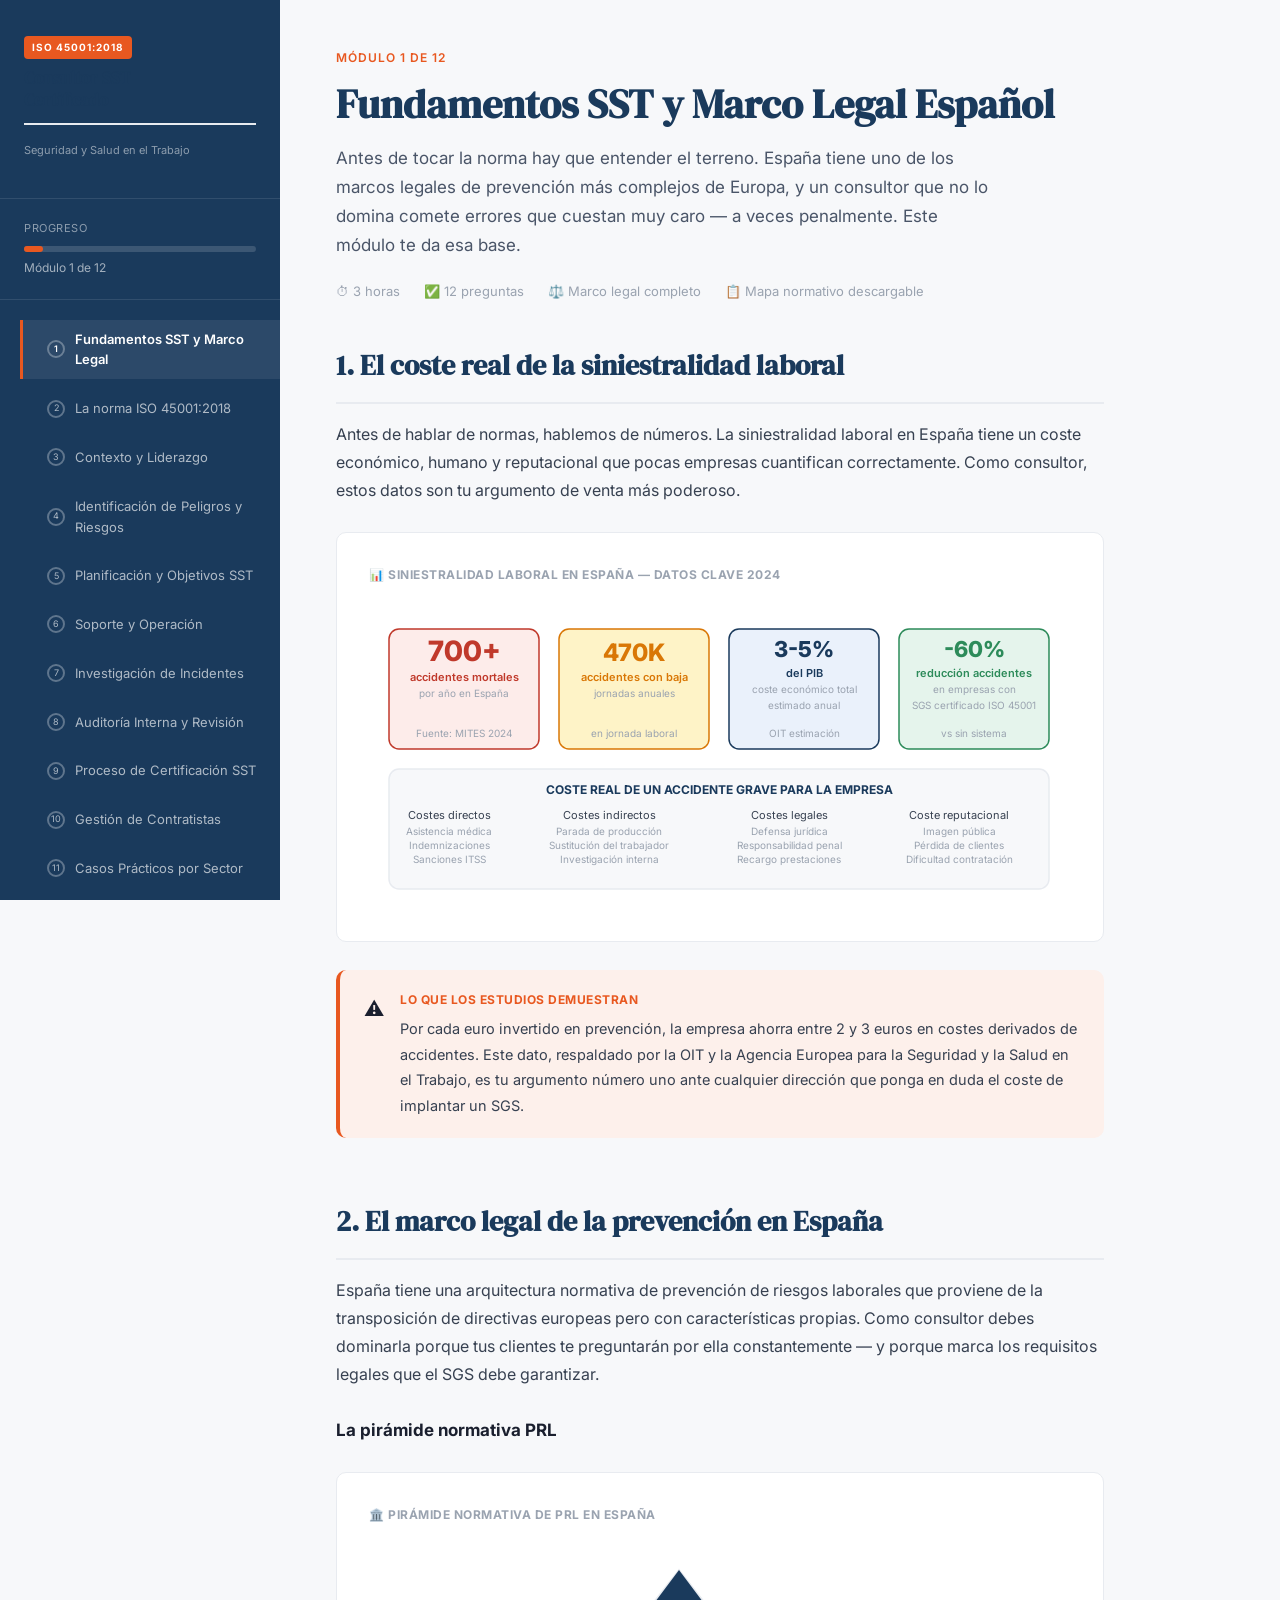
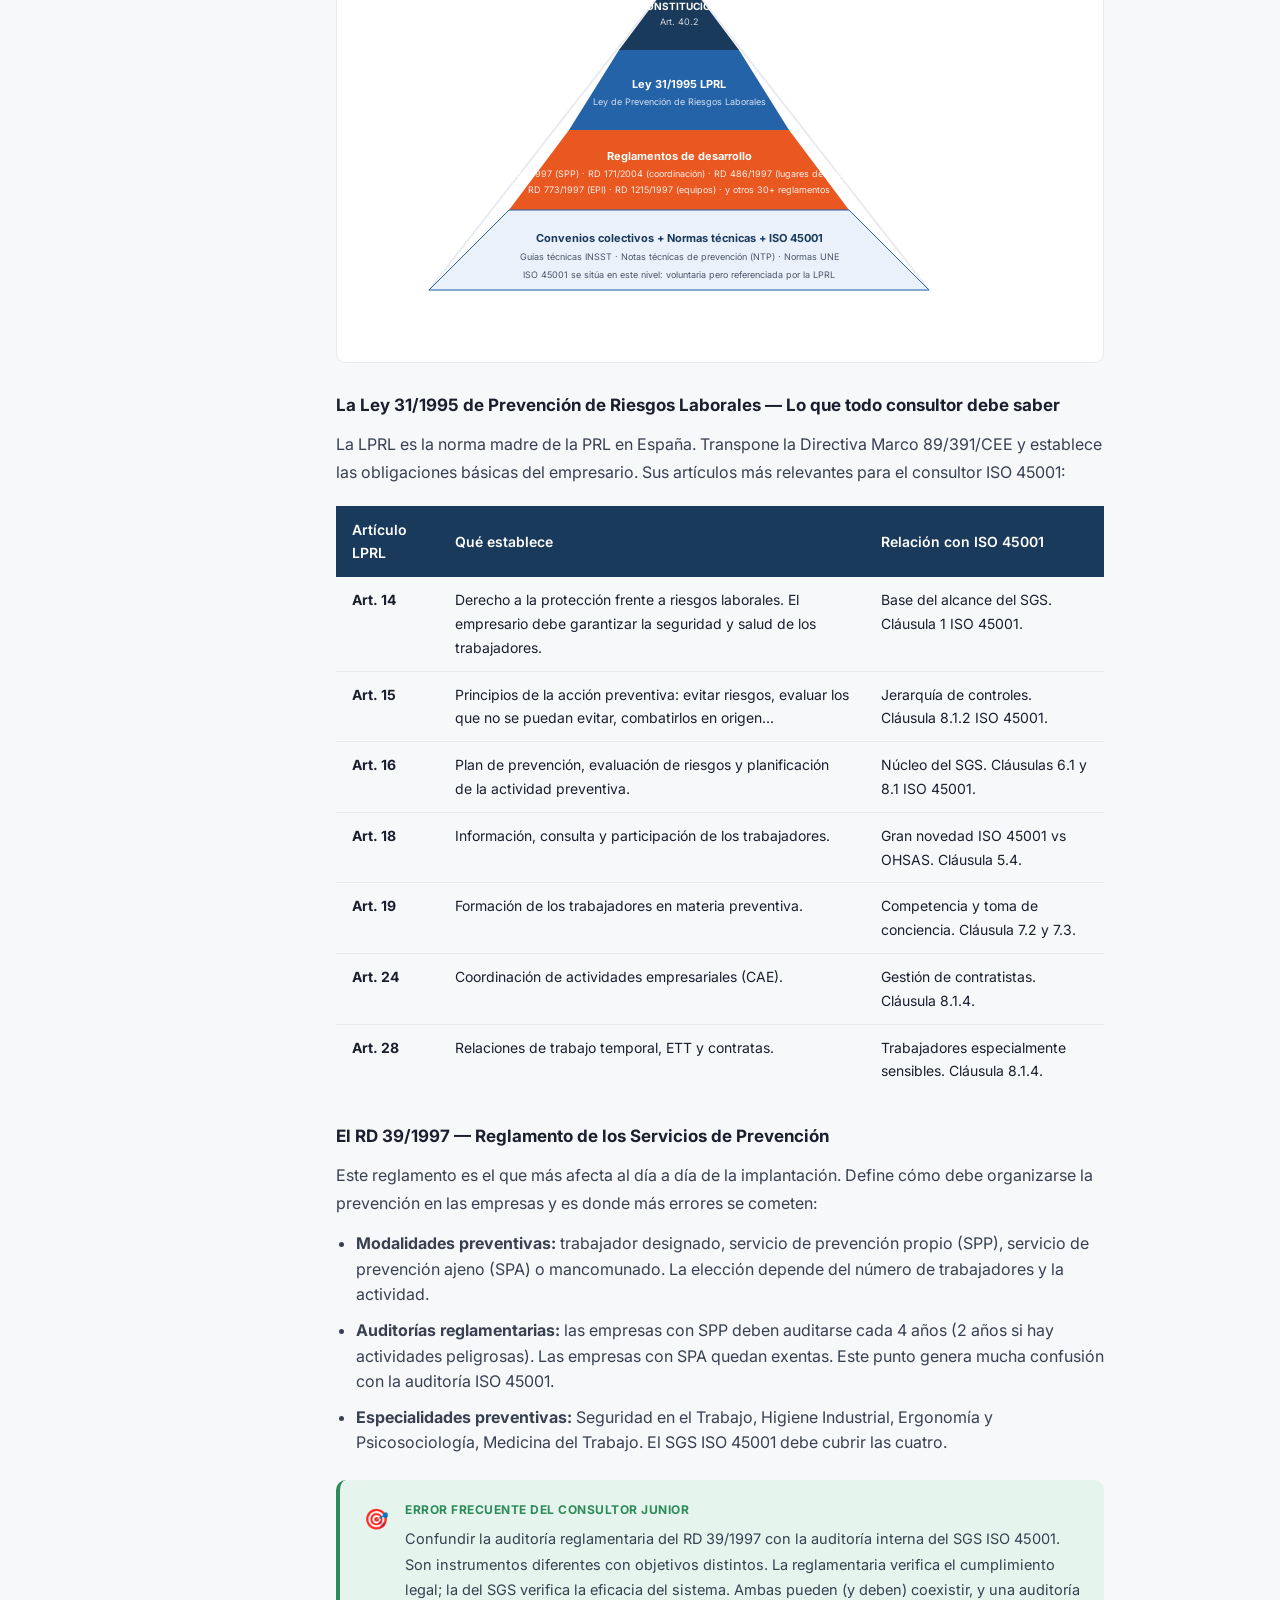
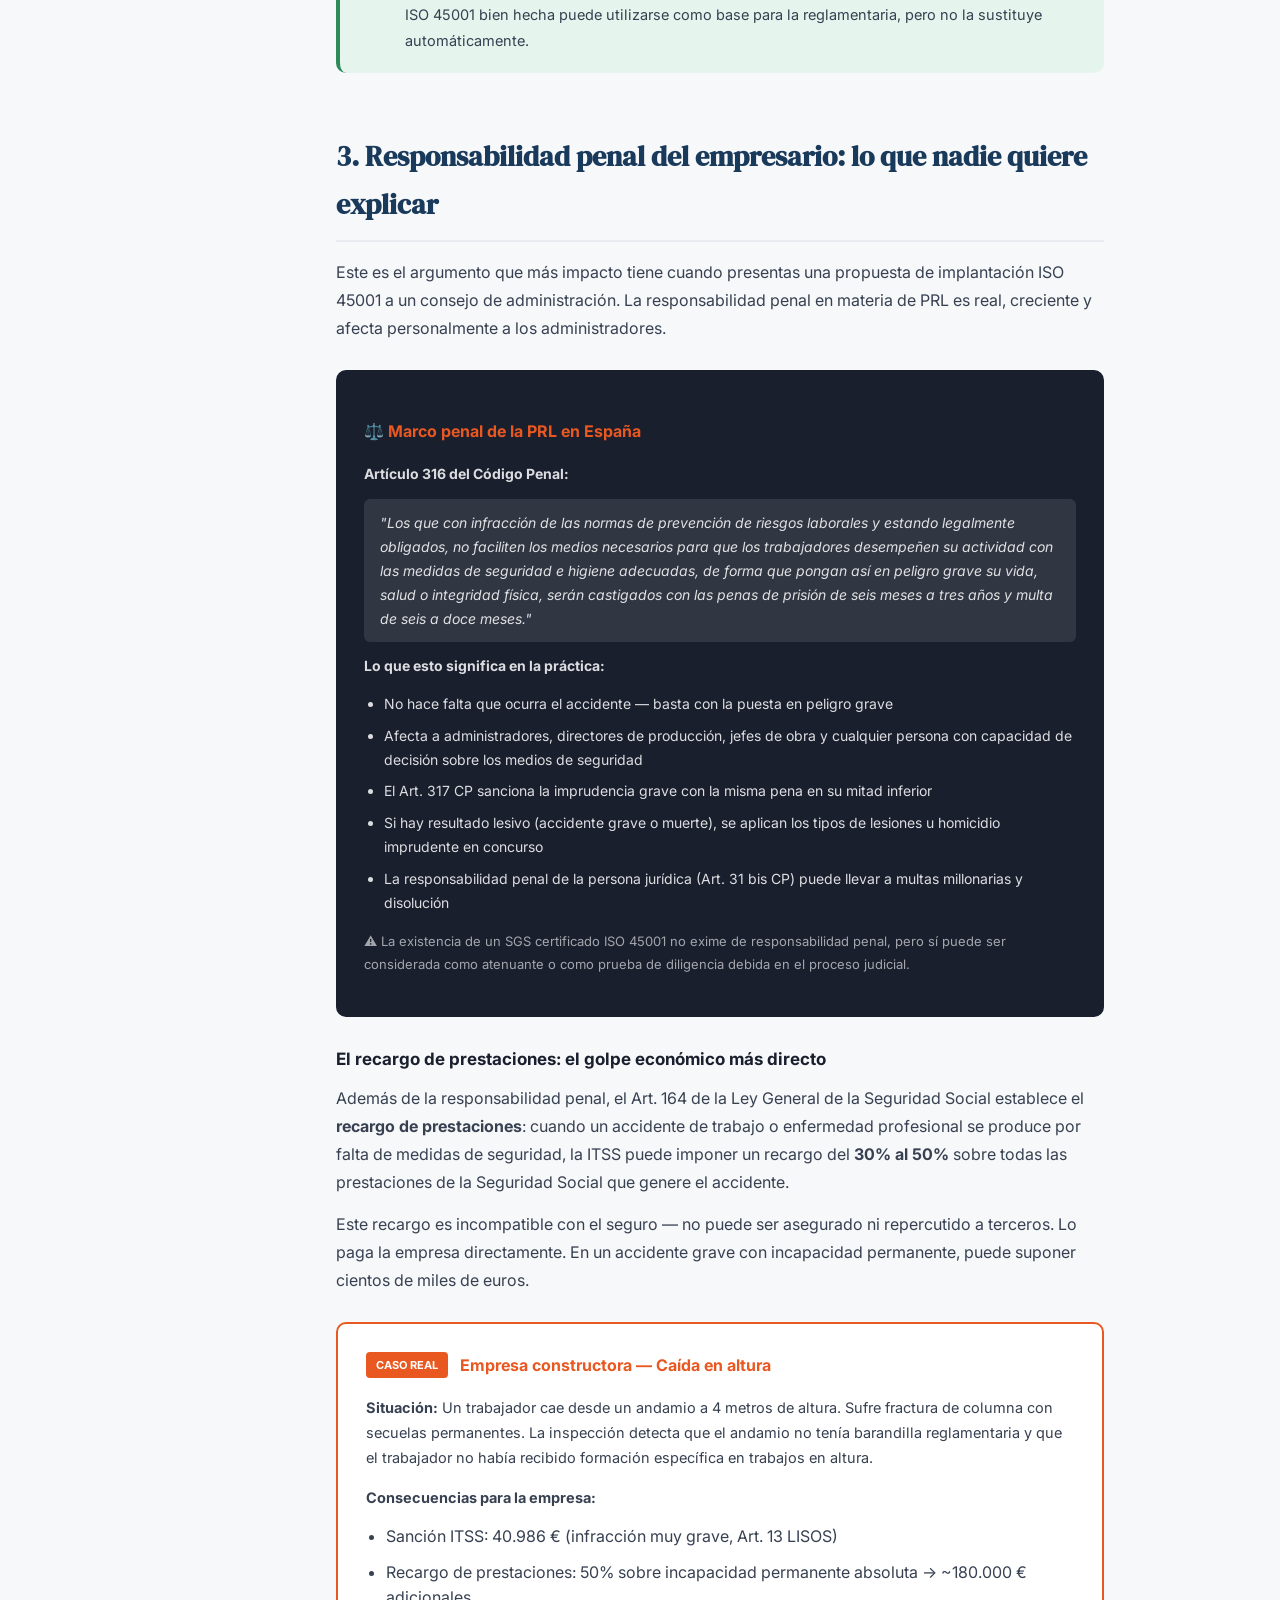
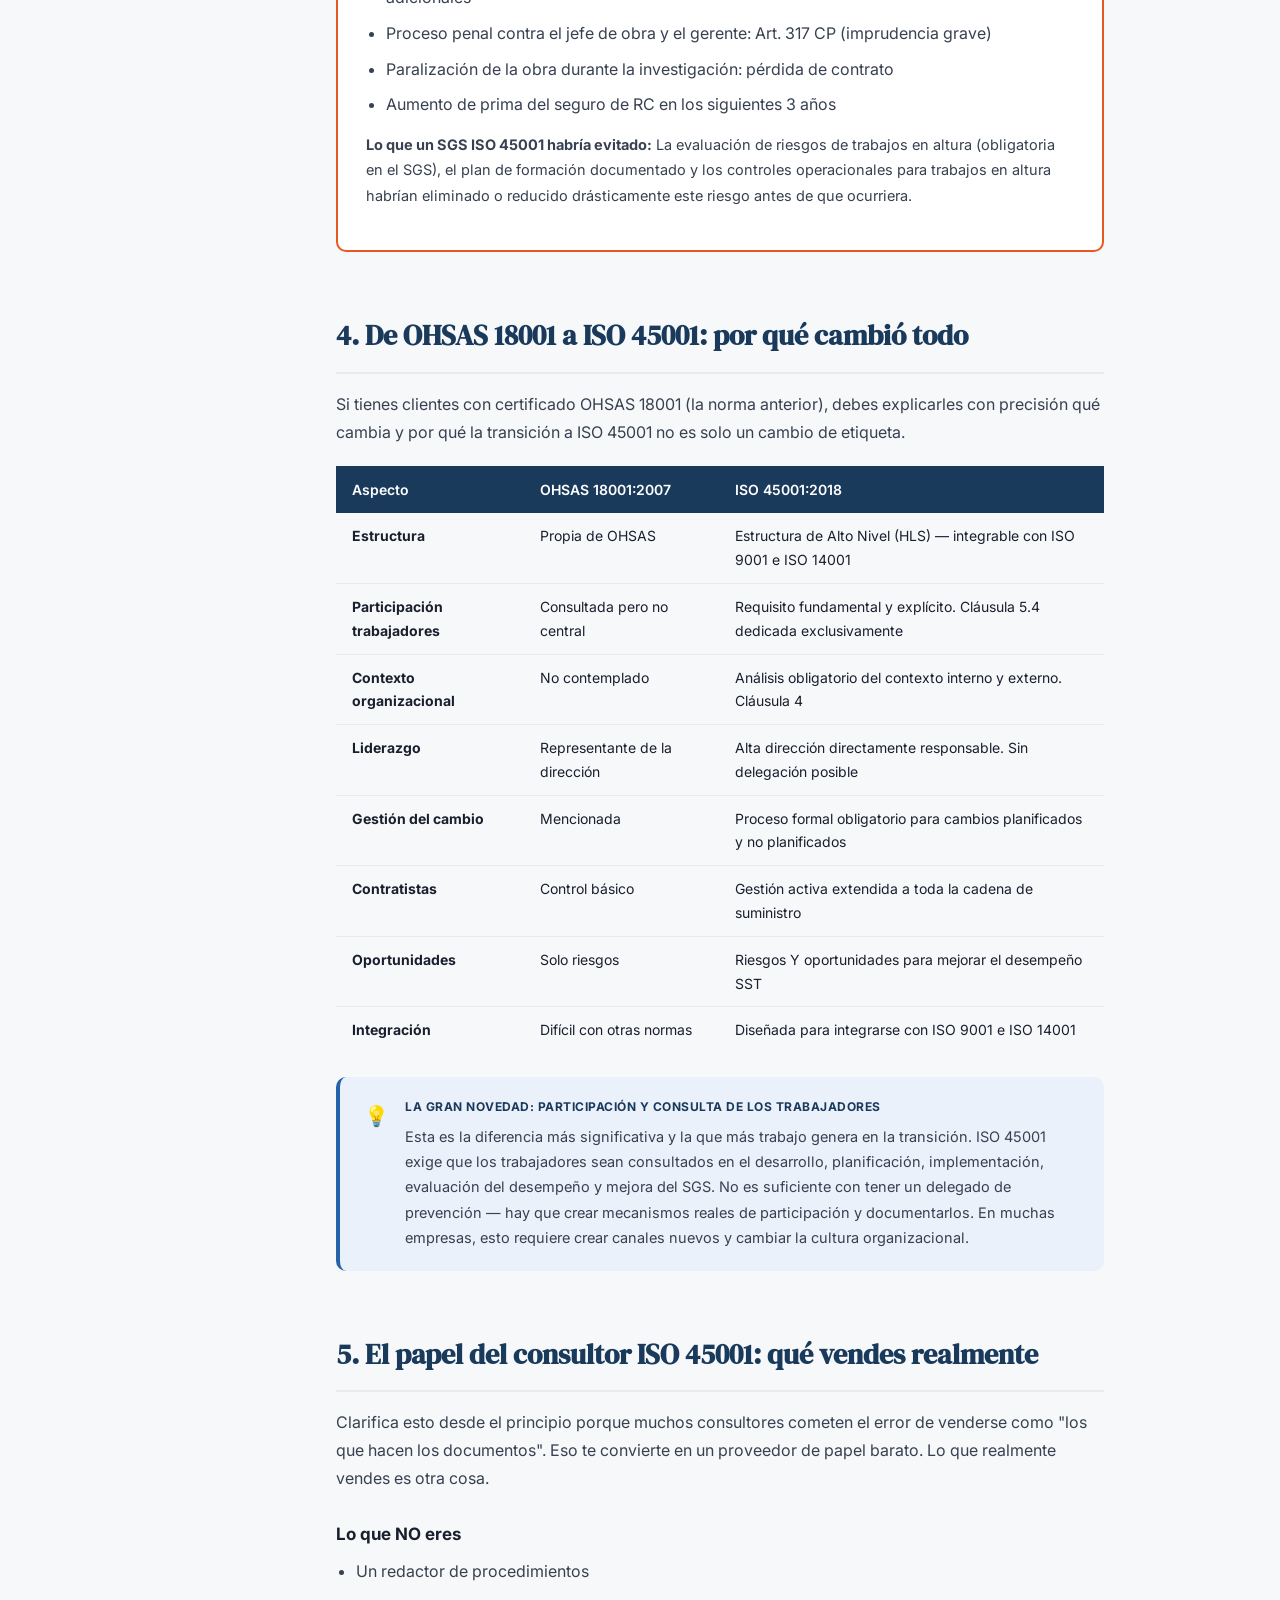
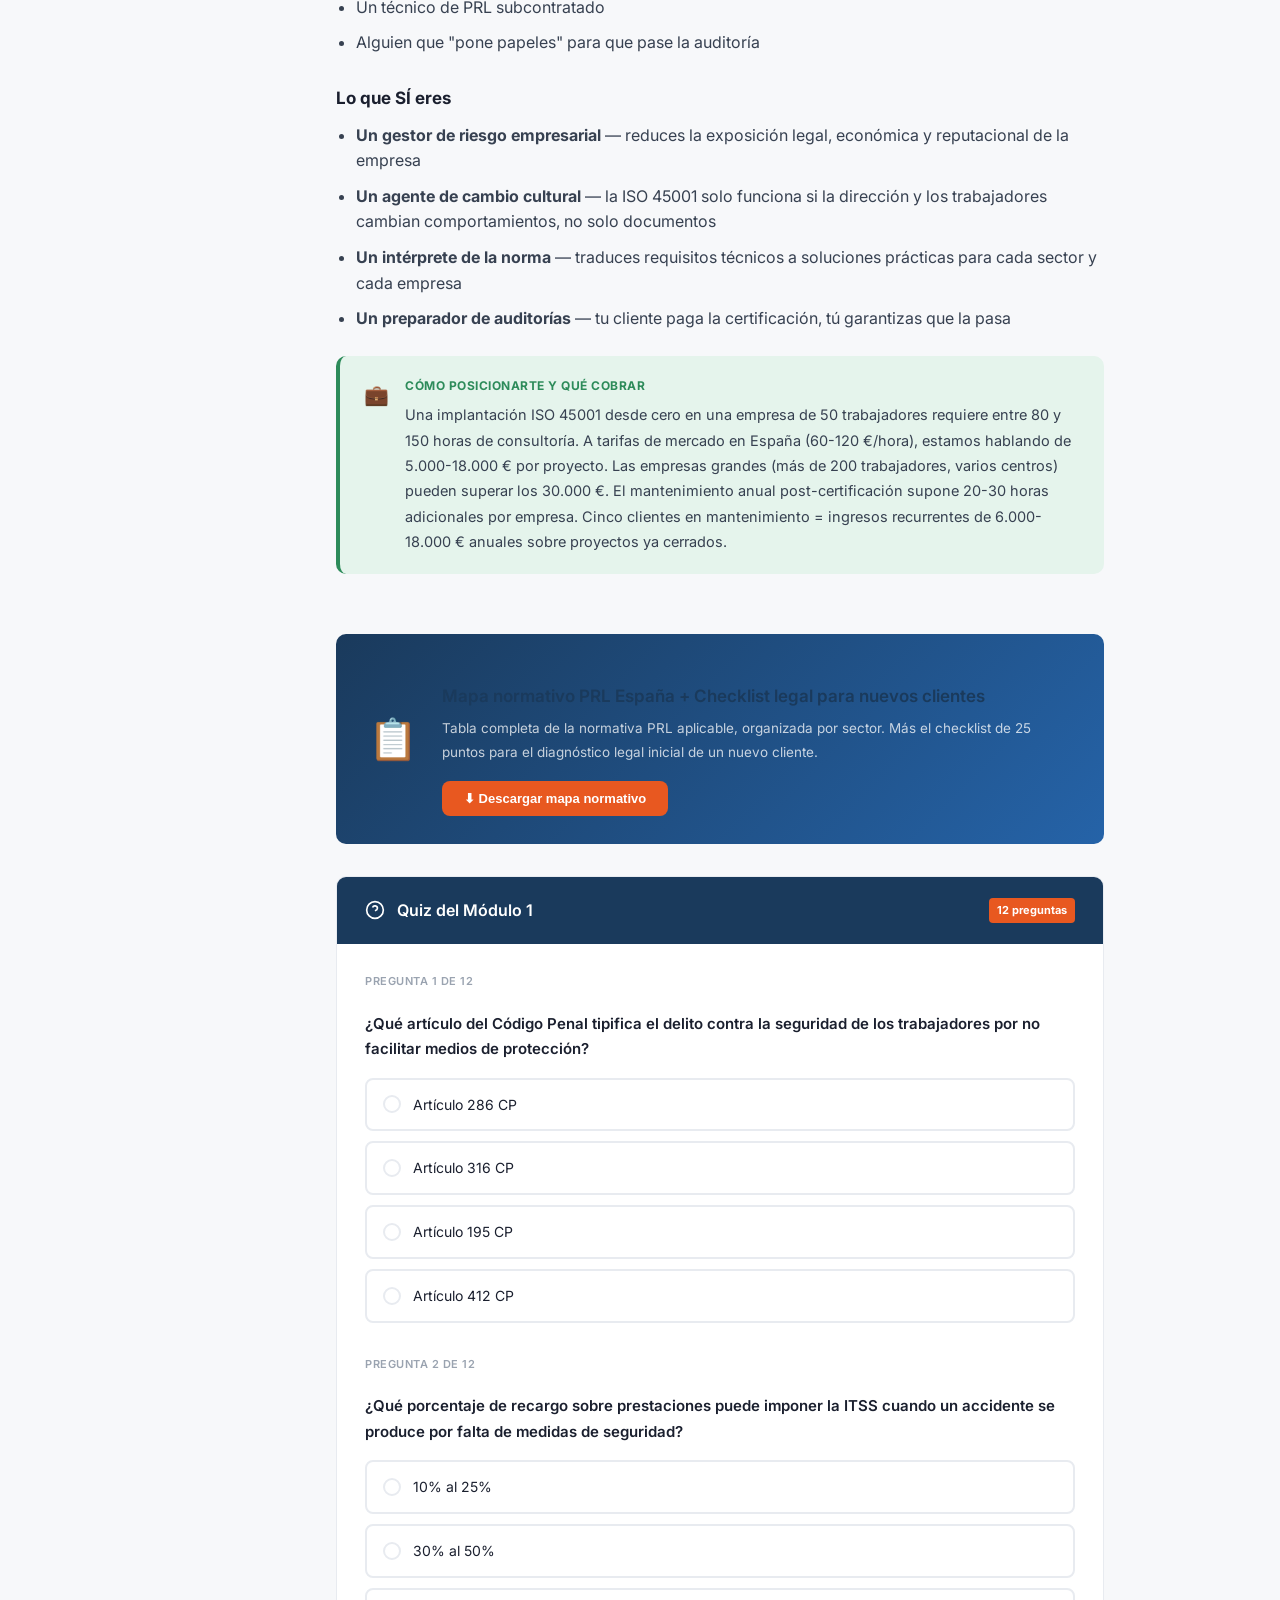
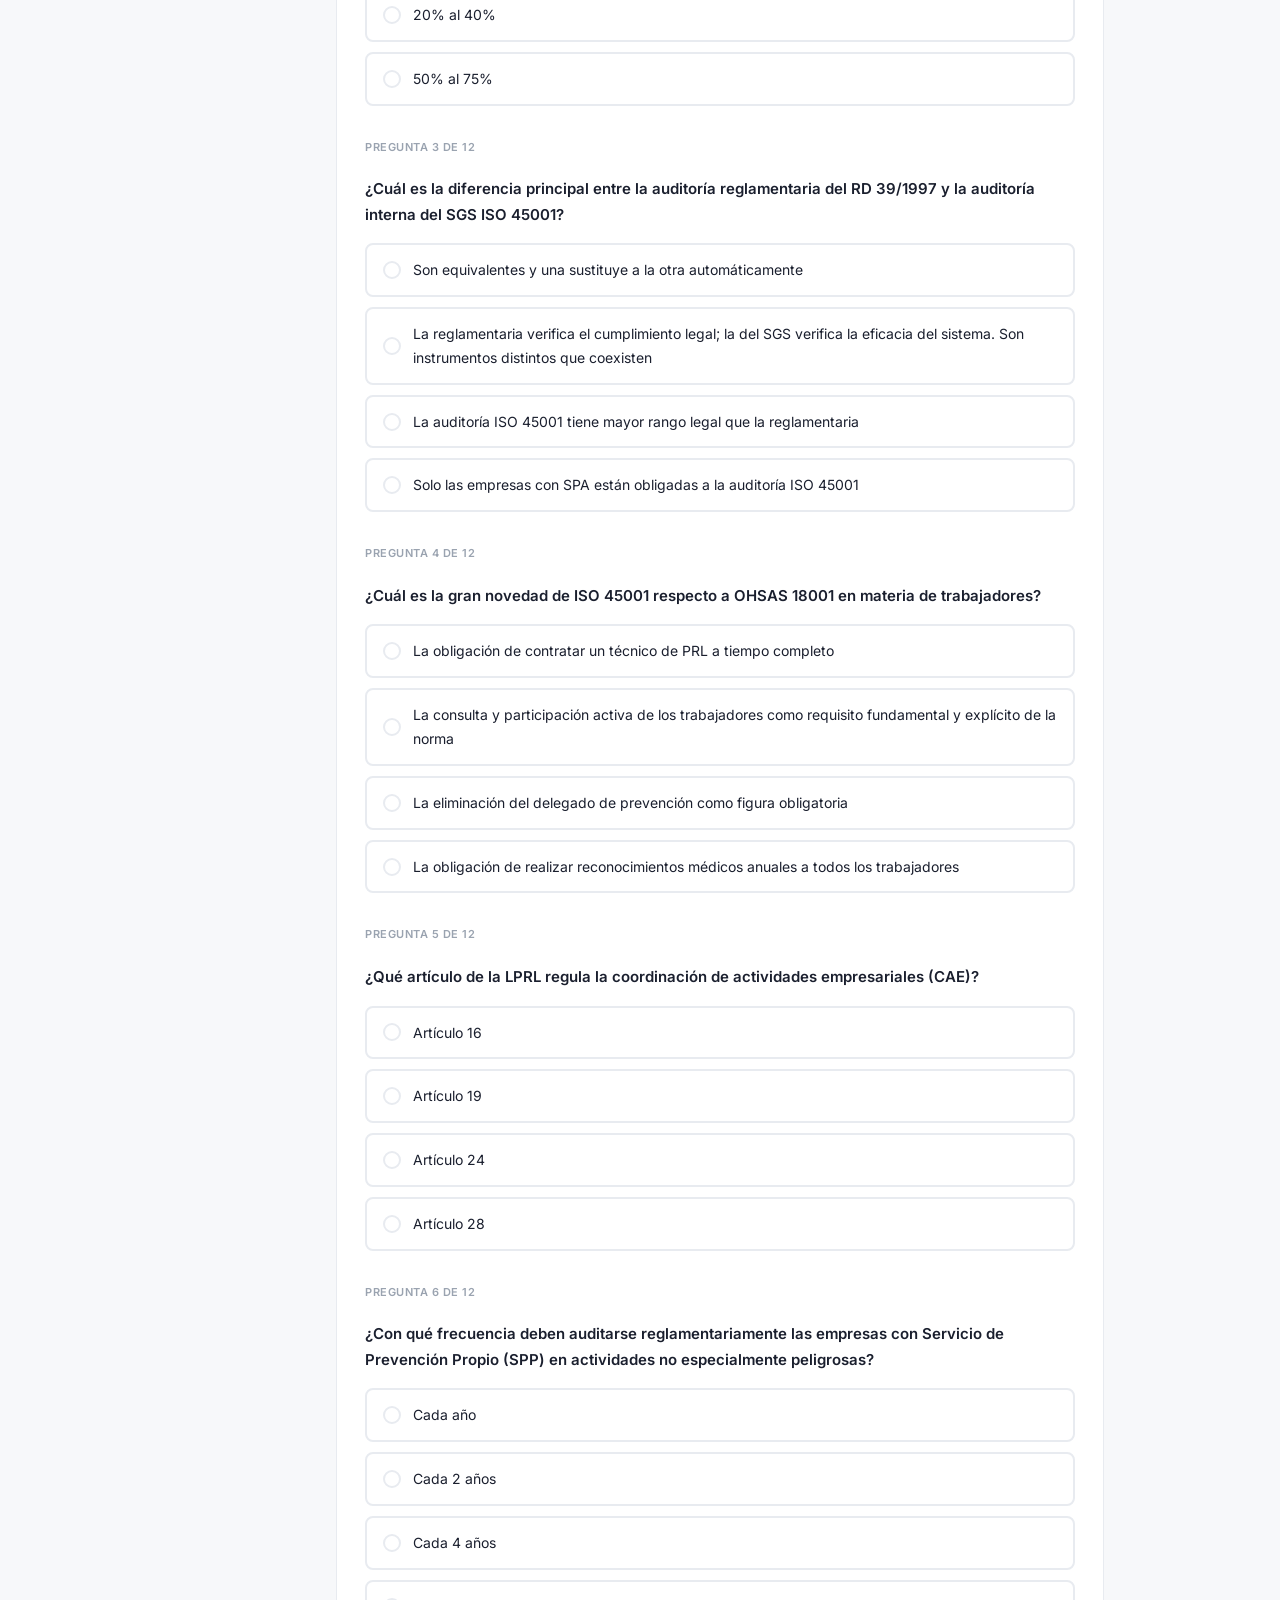
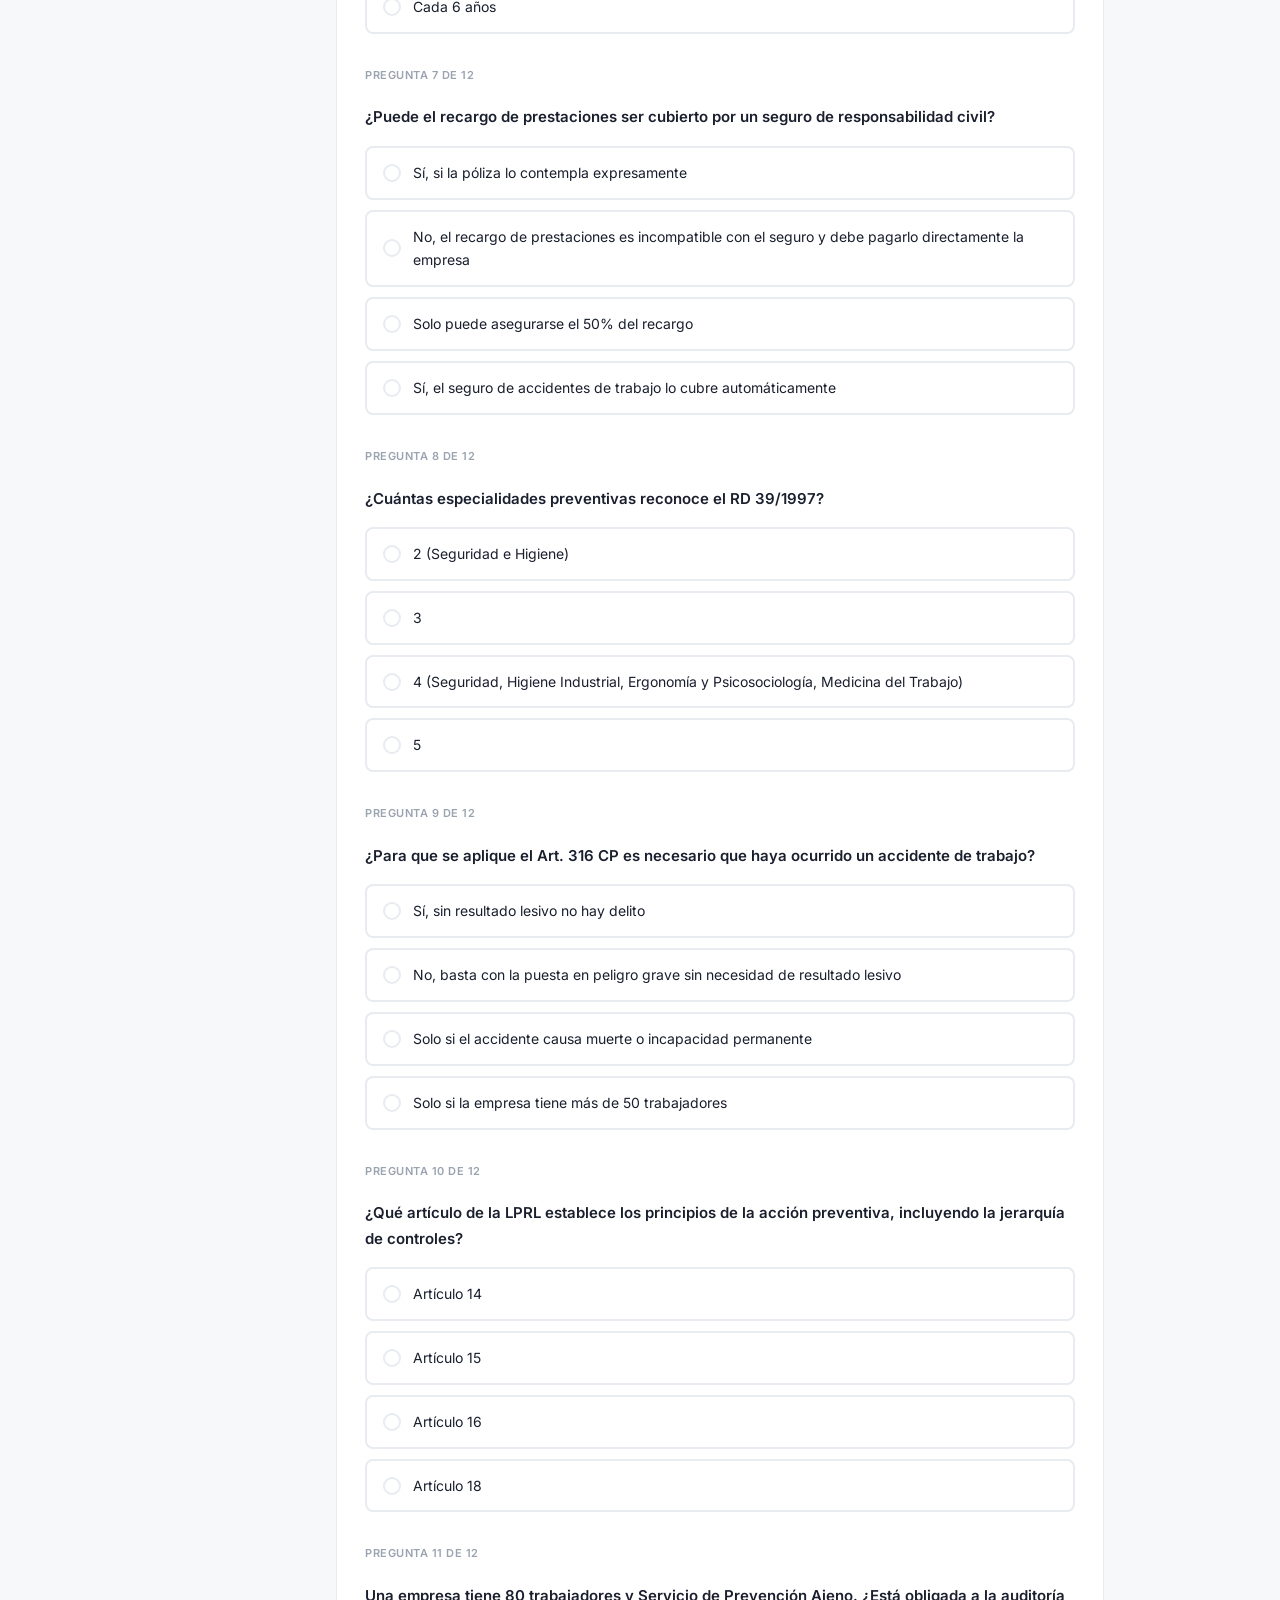
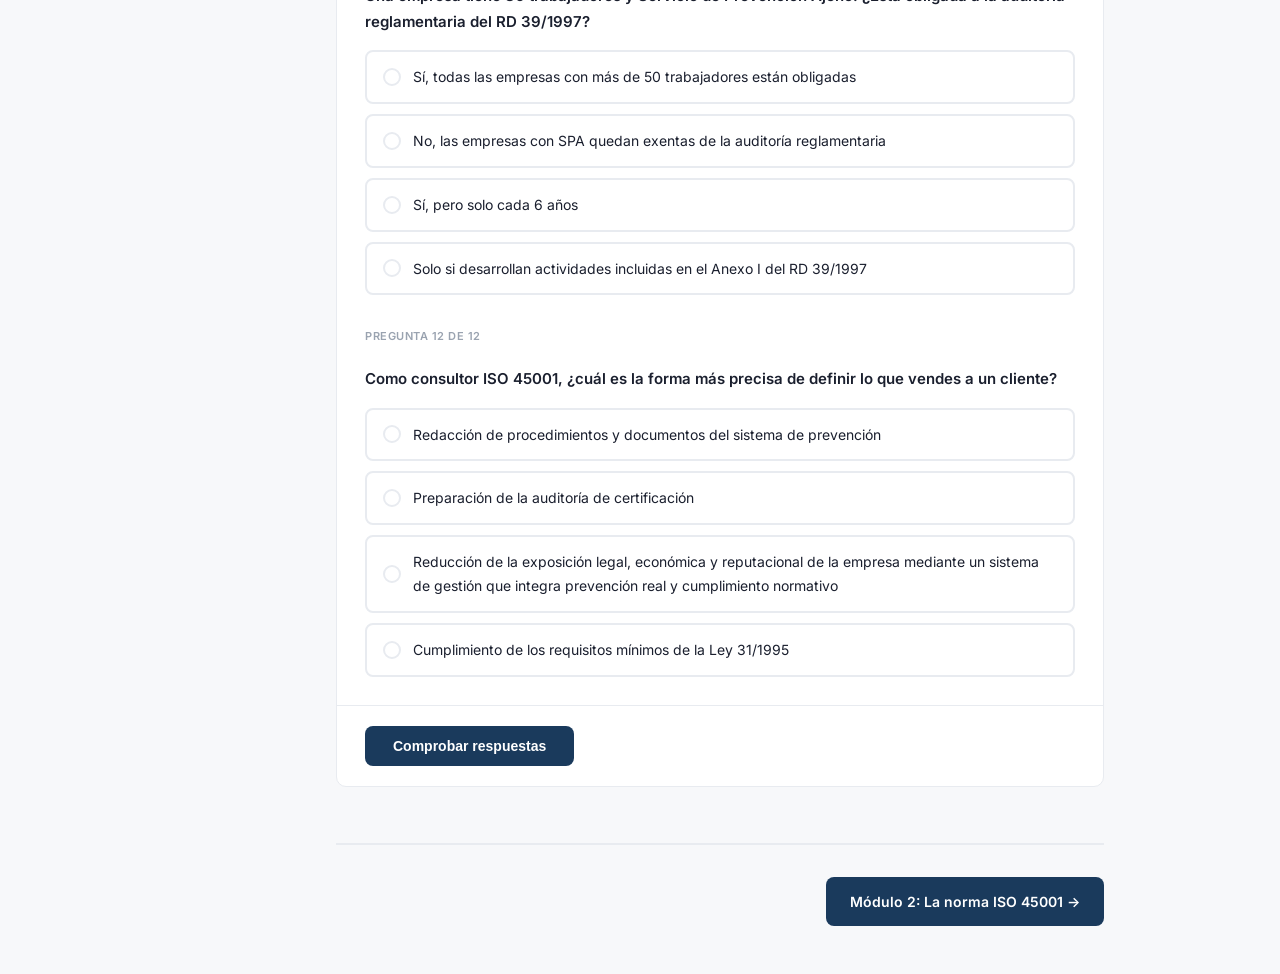
==== iso45001-modulo1.html @ 5eac26fb "Add files via upload" ====
<!DOCTYPE html>
<html lang="es">
<head>
<meta charset="UTF-8"><meta name="viewport" content="width=device-width, initial-scale=1.0">
<title>Módulo 1 — Fundamentos SST y Marco Legal | Curso ISO 45001</title>
<style>
@import url('https://fonts.googleapis.com/css2?family=Inter:wght@400;500;600;700&family=DM+Serif+Display&display=swap');
:root{--azul:#1A3A5C;--azul-mid:#2563A8;--azul-claro:#EAF1FB;--acento:#E85820;--acento-light:#FDF0EB;--verde:#2D8B5A;--verde-light:#E5F4EC;--rojo:#C0392B;--rojo-light:#FDECEA;--amarillo:#D97706;--amarillo-light:#FEF3C7;--gris-1:#F7F8FA;--gris-2:#E8EBF0;--gris-3:#9AA3B0;--texto:#1A1F2E;--radio:10px;}
*,*::before,*::after{box-sizing:border-box;margin:0;padding:0;}
body{font-family:'Inter',sans-serif;background:var(--gris-1);color:var(--texto);font-size:16px;line-height:1.7;}
.layout{display:flex;min-height:100vh;}
.sidebar{width:280px;flex-shrink:0;background:var(--azul);color:#fff;padding:32px 0;position:sticky;top:0;height:100vh;overflow-y:auto;}
.sidebar-logo{padding:0 24px 24px;border-bottom:1px solid rgba(255,255,255,0.1);margin-bottom:20px;}
.badge{background:var(--acento);color:#fff;font-size:10px;font-weight:700;letter-spacing:1px;text-transform:uppercase;padding:3px 8px;border-radius:4px;display:inline-block;margin-bottom:8px;}
.sidebar-logo h2{font-family:'DM Serif Display',serif;font-size:17px;line-height:1.3;}
.sidebar-logo p{font-size:11px;color:rgba(255,255,255,0.5);margin-top:4px;}
.sidebar-progress{padding:0 24px 20px;border-bottom:1px solid rgba(255,255,255,0.1);margin-bottom:20px;}
.progress-label{font-size:11px;color:rgba(255,255,255,0.5);text-transform:uppercase;letter-spacing:0.5px;margin-bottom:8px;}
.progress-bar-bg{background:rgba(255,255,255,0.15);border-radius:4px;height:6px;}
.progress-bar-fill{background:var(--acento);border-radius:4px;height:6px;width:8%;}
.progress-pct{font-size:12px;color:rgba(255,255,255,0.6);margin-top:6px;}
.sidebar nav ul{list-style:none;}
.sidebar nav ul li a{display:flex;align-items:center;gap:10px;padding:9px 24px;color:rgba(255,255,255,0.65);text-decoration:none;font-size:13px;transition:all 0.2s;border-left:3px solid transparent;}
.sidebar nav ul li a.active{color:#fff;border-left-color:var(--acento);background:rgba(255,255,255,0.08);font-weight:600;}
.sidebar nav ul li a.done{color:rgba(255,255,255,0.4);}
.check{width:18px;height:18px;border-radius:50%;border:2px solid rgba(255,255,255,0.3);display:flex;align-items:center;justify-content:center;flex-shrink:0;font-size:9px;}
.done .check{background:var(--verde);border-color:var(--verde);}
.main{flex:1;padding:48px 56px;max-width:880px;}
.modulo-eyebrow{font-size:12px;font-weight:600;color:var(--acento);text-transform:uppercase;letter-spacing:1px;margin-bottom:12px;}
h1{font-family:'DM Serif Display',serif;font-size:40px;line-height:1.2;color:var(--azul);margin-bottom:16px;}
.modulo-intro{font-size:17px;color:#4A5568;max-width:660px;margin-bottom:20px;line-height:1.7;}
.modulo-meta{display:flex;gap:24px;margin-bottom:40px;flex-wrap:wrap;}
.meta-item{font-size:13px;color:var(--gris-3);}
.seccion{margin-bottom:60px;}
h2{font-family:'DM Serif Display',serif;font-size:28px;color:var(--azul);margin-bottom:16px;padding-bottom:12px;border-bottom:2px solid var(--gris-2);}
h3{font-size:17px;font-weight:700;color:var(--texto);margin:28px 0 10px;}
h4{font-size:15px;font-weight:600;color:var(--azul);margin:20px 0 8px;}
p{color:#374151;margin-bottom:14px;line-height:1.75;}
ul,ol{margin:0 0 14px 20px;color:#374151;}
ul li,ol li{margin-bottom:10px;line-height:1.6;}
.callout{padding:20px 24px;border-radius:var(--radio);margin:24px 0;display:flex;gap:16px;}
.callout.info{background:var(--azul-claro);border-left:4px solid var(--azul-mid);}
.callout.alerta{background:var(--acento-light);border-left:4px solid var(--acento);}
.callout.clave{background:var(--verde-light);border-left:4px solid var(--verde);}
.callout.legal{background:var(--amarillo-light);border-left:4px solid var(--amarillo);}
.callout-icon{font-size:20px;flex-shrink:0;margin-top:2px;}
.callout-body strong{display:block;font-size:12px;text-transform:uppercase;letter-spacing:0.5px;margin-bottom:6px;color:var(--azul);}
.callout.alerta .callout-body strong{color:var(--acento);}
.callout.clave .callout-body strong{color:var(--verde);}
.callout.legal .callout-body strong{color:var(--amarillo);}
.callout-body p{margin:0;font-size:14.5px;color:#374151;}
.infografia-wrap{background:#fff;border:1px solid var(--gris-2);border-radius:var(--radio);padding:32px;margin:28px 0;overflow-x:auto;}
.infografia-titulo{font-size:12px;font-weight:700;text-transform:uppercase;letter-spacing:0.5px;color:var(--gris-3);margin-bottom:24px;}
.tabla-wrap{overflow-x:auto;margin:20px 0;}
table{width:100%;border-collapse:collapse;font-size:14px;}
th{background:var(--azul);color:#fff;padding:12px 16px;text-align:left;font-weight:600;}
td{padding:11px 16px;border-bottom:1px solid var(--gris-2);vertical-align:top;}
tr:nth-child(even) td{background:var(--gris-1);}
tr:last-child td{border-bottom:none;}
.caso-practico{background:#fff;border:2px solid var(--acento);border-radius:var(--radio);padding:28px;margin:28px 0;}
.caso-practico .caso-header{display:flex;align-items:center;gap:12px;margin-bottom:16px;}
.caso-practico .caso-badge{background:var(--acento);color:#fff;font-size:11px;font-weight:700;padding:4px 10px;border-radius:4px;text-transform:uppercase;}
.caso-practico h4{font-size:16px;font-weight:700;color:var(--acento);margin:0;}
.caso-practico p{font-size:14.5px;}
.penal-box{background:#1A1F2E;color:#fff;border-radius:var(--radio);padding:28px;margin:28px 0;}
.penal-box h4{font-size:16px;font-weight:700;color:var(--acento);margin-bottom:16px;}
.penal-box p,.penal-box li{font-size:14px;color:rgba(255,255,255,0.85);line-height:1.7;}
.penal-box ul{margin-left:20px;}
.penal-box ul li{margin-bottom:8px;}
.descargable{background:linear-gradient(135deg,var(--azul),var(--azul-mid));border-radius:var(--radio);padding:28px 32px;color:#fff;display:flex;align-items:center;gap:24px;margin:32px 0;}
.descargable-icon{font-size:40px;flex-shrink:0;}
.descargable-body h4{font-size:17px;font-weight:600;margin-bottom:6px;}
.descargable-body p{font-size:13.5px;color:rgba(255,255,255,0.75);margin:0 0 16px;}
.btn-dl{background:var(--acento);color:#fff;border:none;padding:10px 22px;border-radius:8px;font-size:13px;font-weight:700;cursor:pointer;}
.quiz-container{background:#fff;border:1px solid var(--gris-2);border-radius:var(--radio);overflow:hidden;margin:32px 0;}
.quiz-header{background:var(--azul);color:#fff;padding:20px 28px;display:flex;align-items:center;gap:12px;}
.quiz-header h3{font-size:16px;font-weight:600;border:none;margin:0;padding:0;color:#fff;}
.quiz-badge{background:var(--acento);color:#fff;font-size:11px;font-weight:700;padding:3px 8px;border-radius:4px;margin-left:auto;}
.quiz-body{padding:28px;}
.pregunta{margin-bottom:32px;}
.pregunta:last-child{margin-bottom:0;}
.pregunta-num{font-size:11px;font-weight:600;color:var(--gris-3);text-transform:uppercase;letter-spacing:0.5px;margin-bottom:8px;}
.pregunta h4{font-size:15px;font-weight:600;margin-bottom:16px;color:var(--texto);}
.opciones{display:flex;flex-direction:column;gap:10px;}
.opcion{display:flex;align-items:center;gap:12px;padding:13px 16px;border:2px solid var(--gris-2);border-radius:8px;cursor:pointer;transition:all 0.15s;font-size:14px;color:var(--texto);}
.opcion:hover{border-color:var(--azul-mid);background:var(--azul-claro);}
.opcion-dot{width:18px;height:18px;border-radius:50%;border:2px solid var(--gris-2);flex-shrink:0;}
.opcion.selected{border-color:var(--azul-mid);background:var(--azul-claro);}
.opcion.selected .opcion-dot{background:var(--azul-mid);border-color:var(--azul-mid);}
.opcion.correcta{border-color:var(--verde);background:var(--verde-light);}
.opcion.correcta .opcion-dot{background:var(--verde);border-color:var(--verde);}
.opcion.incorrecta{border-color:var(--rojo);background:var(--rojo-light);}
.opcion.incorrecta .opcion-dot{background:var(--rojo);border-color:var(--rojo);}
.feedback-pregunta{margin-top:12px;padding:12px 16px;border-radius:8px;font-size:13.5px;display:none;}
.feedback-pregunta.ok{background:var(--verde-light);color:#1A5C38;display:block;}
.feedback-pregunta.ko{background:var(--rojo-light);color:#8B1A10;display:block;}
.quiz-footer{padding:20px 28px;border-top:1px solid var(--gris-2);display:flex;align-items:center;gap:16px;flex-wrap:wrap;}
.btn-quiz{background:var(--azul);color:#fff;border:none;padding:12px 28px;border-radius:8px;font-size:14px;font-weight:600;cursor:pointer;}
.btn-quiz:hover{background:var(--azul-mid);}
.btn-quiz:disabled{background:var(--gris-3);cursor:not-allowed;}
.quiz-resultado{font-size:14px;color:var(--gris-3);display:none;}
.quiz-resultado.visible{display:block;}
.modulo-nav{display:flex;justify-content:space-between;align-items:center;margin-top:56px;padding-top:32px;border-top:2px solid var(--gris-2);}
.btn-nav{display:flex;align-items:center;gap:10px;padding:13px 24px;border-radius:8px;font-size:14px;font-weight:600;text-decoration:none;transition:all 0.2s;}
.btn-nav.siguiente{background:var(--azul);color:#fff;}
.btn-nav.anterior{background:#fff;color:var(--azul);border:2px solid var(--gris-2);}
@media(max-width:768px){.sidebar{display:none;}.main{padding:24px 20px;}h1{font-size:28px;}}
</style>
</head>
<body>
<div class="layout">
<aside class="sidebar">
  <div class="sidebar-logo">
    <div class="badge">ISO 45001:2018</div>
    <h2>Consultor SST<br>Certificado</h2>
    <p>Seguridad y Salud en el Trabajo</p>
  </div>
  <div class="sidebar-progress">
    <div class="progress-label">Progreso</div>
    <div class="progress-bar-bg"><div class="progress-bar-fill"></div></div>
    <div class="progress-pct">Módulo 1 de 12</div>
  </div>
  <nav><ul>
    <li><a href="#" class="active"><span class="check">1</span> Fundamentos SST y Marco Legal</a></li>
    <li><a href="#"><span class="check">2</span> La norma ISO 45001:2018</a></li>
    <li><a href="#"><span class="check">3</span> Contexto y Liderazgo</a></li>
    <li><a href="#"><span class="check">4</span> Identificación de Peligros y Riesgos</a></li>
    <li><a href="#"><span class="check">5</span> Planificación y Objetivos SST</a></li>
    <li><a href="#"><span class="check">6</span> Soporte y Operación</a></li>
    <li><a href="#"><span class="check">7</span> Investigación de Incidentes</a></li>
    <li><a href="#"><span class="check">8</span> Auditoría Interna y Revisión</a></li>
    <li><a href="#"><span class="check">9</span> Proceso de Certificación SST</a></li>
    <li><a href="#"><span class="check">10</span> Gestión de Contratistas</a></li>
    <li><a href="#"><span class="check">11</span> Casos Prácticos por Sector</a></li>
    <li><a href="#"><span class="check">12</span> Proyecto Final</a></li>
  </ul></nav>
</aside>
<main class="main">
  <div class="modulo-eyebrow">Módulo 1 de 12</div>
  <h1>Fundamentos SST y Marco Legal Español</h1>
  <p class="modulo-intro">Antes de tocar la norma hay que entender el terreno. España tiene uno de los marcos legales de prevención más complejos de Europa, y un consultor que no lo domina comete errores que cuestan muy caro — a veces penalmente. Este módulo te da esa base.</p>
  <div class="modulo-meta">
    <span class="meta-item">⏱ 3 horas</span>
    <span class="meta-item">✅ 12 preguntas</span>
    <span class="meta-item">⚖️ Marco legal completo</span>
    <span class="meta-item">📋 Mapa normativo descargable</span>
  </div>

  <section class="seccion">
    <h2>1. El coste real de la siniestralidad laboral</h2>
    <p>Antes de hablar de normas, hablemos de números. La siniestralidad laboral en España tiene un coste económico, humano y reputacional que pocas empresas cuantifican correctamente. Como consultor, estos datos son tu argumento de venta más poderoso.</p>

    <div class="infografia-wrap">
      <div class="infografia-titulo">📊 Siniestralidad laboral en España — Datos clave 2024</div>
      <svg viewBox="0 0 700 300" xmlns="http://www.w3.org/2000/svg" style="width:100%;max-width:700px;display:block;">
        <rect x="20" y="20" width="150" height="120" rx="10" fill="#FDECEA" stroke="#C0392B" stroke-width="1.5"/>
        <text x="95" y="52" text-anchor="middle" font-family="Inter,sans-serif" font-size="28" font-weight="800" fill="#C0392B">700+</text>
        <text x="95" y="72" text-anchor="middle" font-family="Inter,sans-serif" font-size="11" fill="#C0392B" font-weight="600">accidentes mortales</text>
        <text x="95" y="88" text-anchor="middle" font-family="Inter,sans-serif" font-size="10" fill="#9AA3B0">por año en España</text>
        <text x="95" y="128" text-anchor="middle" font-family="Inter,sans-serif" font-size="10" fill="#9AA3B0">Fuente: MITES 2024</text>

        <rect x="190" y="20" width="150" height="120" rx="10" fill="#FEF3C7" stroke="#D97706" stroke-width="1.5"/>
        <text x="265" y="52" text-anchor="middle" font-family="Inter,sans-serif" font-size="24" font-weight="800" fill="#D97706">470K</text>
        <text x="265" y="72" text-anchor="middle" font-family="Inter,sans-serif" font-size="11" fill="#D97706" font-weight="600">accidentes con baja</text>
        <text x="265" y="88" text-anchor="middle" font-family="Inter,sans-serif" font-size="10" fill="#9AA3B0">jornadas anuales</text>
        <text x="265" y="128" text-anchor="middle" font-family="Inter,sans-serif" font-size="10" fill="#9AA3B0">en jornada laboral</text>

        <rect x="360" y="20" width="150" height="120" rx="10" fill="#EAF1FB" stroke="#1A3A5C" stroke-width="1.5"/>
        <text x="435" y="48" text-anchor="middle" font-family="Inter,sans-serif" font-size="22" font-weight="800" fill="#1A3A5C">3-5%</text>
        <text x="435" y="68" text-anchor="middle" font-family="Inter,sans-serif" font-size="11" fill="#1A3A5C" font-weight="600">del PIB</text>
        <text x="435" y="84" text-anchor="middle" font-family="Inter,sans-serif" font-size="10" fill="#9AA3B0">coste económico total</text>
        <text x="435" y="100" text-anchor="middle" font-family="Inter,sans-serif" font-size="10" fill="#9AA3B0">estimado anual</text>
        <text x="435" y="128" text-anchor="middle" font-family="Inter,sans-serif" font-size="10" fill="#9AA3B0">OIT estimación</text>

        <rect x="530" y="20" width="150" height="120" rx="10" fill="#E5F4EC" stroke="#2D8B5A" stroke-width="1.5"/>
        <text x="605" y="48" text-anchor="middle" font-family="Inter,sans-serif" font-size="22" font-weight="800" fill="#2D8B5A">-60%</text>
        <text x="605" y="68" text-anchor="middle" font-family="Inter,sans-serif" font-size="11" fill="#2D8B5A" font-weight="600">reducción accidentes</text>
        <text x="605" y="84" text-anchor="middle" font-family="Inter,sans-serif" font-size="10" fill="#9AA3B0">en empresas con</text>
        <text x="605" y="100" text-anchor="middle" font-family="Inter,sans-serif" font-size="10" fill="#9AA3B0">SGS certificado ISO 45001</text>
        <text x="605" y="128" text-anchor="middle" font-family="Inter,sans-serif" font-size="10" fill="#9AA3B0">vs sin sistema</text>

        <rect x="20" y="160" width="660" height="120" rx="10" fill="#F7F8FA" stroke="#E8EBF0" stroke-width="1.5"/>
        <text x="350" y="185" text-anchor="middle" font-family="Inter,sans-serif" font-size="12" font-weight="700" fill="#1A3A5C">COSTE REAL DE UN ACCIDENTE GRAVE PARA LA EMPRESA</text>
        <text x="80" y="210" text-anchor="middle" font-family="Inter,sans-serif" font-size="11" fill="#374151">Costes directos</text>
        <text x="80" y="226" text-anchor="middle" font-family="Inter,sans-serif" font-size="10" fill="#9AA3B0">Asistencia médica</text>
        <text x="80" y="240" text-anchor="middle" font-family="Inter,sans-serif" font-size="10" fill="#9AA3B0">Indemnizaciones</text>
        <text x="80" y="254" text-anchor="middle" font-family="Inter,sans-serif" font-size="10" fill="#9AA3B0">Sanciones ITSS</text>
        <text x="240" y="210" text-anchor="middle" font-family="Inter,sans-serif" font-size="11" fill="#374151">Costes indirectos</text>
        <text x="240" y="226" text-anchor="middle" font-family="Inter,sans-serif" font-size="10" fill="#9AA3B0">Parada de producción</text>
        <text x="240" y="240" text-anchor="middle" font-family="Inter,sans-serif" font-size="10" fill="#9AA3B0">Sustitución del trabajador</text>
        <text x="240" y="254" text-anchor="middle" font-family="Inter,sans-serif" font-size="10" fill="#9AA3B0">Investigación interna</text>
        <text x="420" y="210" text-anchor="middle" font-family="Inter,sans-serif" font-size="11" fill="#374151">Costes legales</text>
        <text x="420" y="226" text-anchor="middle" font-family="Inter,sans-serif" font-size="10" fill="#9AA3B0">Defensa jurídica</text>
        <text x="420" y="240" text-anchor="middle" font-family="Inter,sans-serif" font-size="10" fill="#9AA3B0">Responsabilidad penal</text>
        <text x="420" y="254" text-anchor="middle" font-family="Inter,sans-serif" font-size="10" fill="#9AA3B0">Recargo prestaciones</text>
        <text x="590" y="210" text-anchor="middle" font-family="Inter,sans-serif" font-size="11" fill="#374151">Coste reputacional</text>
        <text x="590" y="226" text-anchor="middle" font-family="Inter,sans-serif" font-size="10" fill="#9AA3B0">Imagen pública</text>
        <text x="590" y="240" text-anchor="middle" font-family="Inter,sans-serif" font-size="10" fill="#9AA3B0">Pérdida de clientes</text>
        <text x="590" y="254" text-anchor="middle" font-family="Inter,sans-serif" font-size="10" fill="#9AA3B0">Dificultad contratación</text>
      </svg>
    </div>

    <div class="callout alerta">
      <div class="callout-icon">⚠️</div>
      <div class="callout-body"><strong>Lo que los estudios demuestran</strong>
      <p>Por cada euro invertido en prevención, la empresa ahorra entre 2 y 3 euros en costes derivados de accidentes. Este dato, respaldado por la OIT y la Agencia Europea para la Seguridad y la Salud en el Trabajo, es tu argumento número uno ante cualquier dirección que ponga en duda el coste de implantar un SGS.</p></div>
    </div>
  </section>

  <section class="seccion">
    <h2>2. El marco legal de la prevención en España</h2>
    <p>España tiene una arquitectura normativa de prevención de riesgos laborales que proviene de la transposición de directivas europeas pero con características propias. Como consultor debes dominarla porque tus clientes te preguntarán por ella constantemente — y porque marca los requisitos legales que el SGS debe garantizar.</p>

    <h3>La pirámide normativa PRL</h3>
    <div class="infografia-wrap">
      <div class="infografia-titulo">🏛️ Pirámide normativa de PRL en España</div>
      <svg viewBox="0 0 620 380" xmlns="http://www.w3.org/2000/svg" style="width:100%;max-width:620px;display:block;">
        <polygon points="310,20 560,340 60,340" fill="none" stroke="#E8EBF0" stroke-width="2"/>
        <!-- Nivel 1: Constitución -->
        <polygon points="310,20 370,100 250,100" fill="#1A3A5C"/>
        <text x="310" y="60" text-anchor="middle" font-family="Inter,sans-serif" font-size="10" font-weight="700" fill="white">CONSTITUCIÓN</text>
        <text x="310" y="75" text-anchor="middle" font-family="Inter,sans-serif" font-size="9" fill="rgba(255,255,255,0.8)">Art. 40.2</text>
        <!-- Nivel 2: LPRL -->
        <polygon points="250,100 370,100 420,180 200,180" fill="#2563A8"/>
        <text x="310" y="138" text-anchor="middle" font-family="Inter,sans-serif" font-size="11" font-weight="700" fill="white">Ley 31/1995 LPRL</text>
        <text x="310" y="155" text-anchor="middle" font-family="Inter,sans-serif" font-size="9" fill="rgba(255,255,255,0.8)">Ley de Prevención de Riesgos Laborales</text>
        <!-- Nivel 3: Reglamentos -->
        <polygon points="200,180 420,180 480,260 140,260" fill="#E85820"/>
        <text x="310" y="210" text-anchor="middle" font-family="Inter,sans-serif" font-size="11" font-weight="700" fill="white">Reglamentos de desarrollo</text>
        <text x="310" y="227" text-anchor="middle" font-family="Inter,sans-serif" font-size="9" fill="rgba(255,255,255,0.9)">RD 39/1997 (SPP) · RD 171/2004 (coordinación) · RD 486/1997 (lugares de trabajo)</text>
        <text x="310" y="243" text-anchor="middle" font-family="Inter,sans-serif" font-size="9" fill="rgba(255,255,255,0.9)">RD 773/1997 (EPI) · RD 1215/1997 (equipos) · y otros 30+ reglamentos</text>
        <!-- Nivel 4: Convenios y normas técnicas -->
        <polygon points="140,260 480,260 560,340 60,340" fill="#EAF1FB" stroke="#2563A8" stroke-width="1"/>
        <text x="310" y="292" text-anchor="middle" font-family="Inter,sans-serif" font-size="11" font-weight="700" fill="#1A3A5C">Convenios colectivos + Normas técnicas + ISO 45001</text>
        <text x="310" y="310" text-anchor="middle" font-family="Inter,sans-serif" font-size="9" fill="#4A5568">Guías técnicas INSST · Notas técnicas de prevención (NTP) · Normas UNE</text>
        <text x="310" y="328" text-anchor="middle" font-family="Inter,sans-serif" font-size="9" fill="#4A5568">ISO 45001 se sitúa en este nivel: voluntaria pero referenciada por la LPRL</text>
      </svg>
    </div>

    <h3>La Ley 31/1995 de Prevención de Riesgos Laborales — Lo que todo consultor debe saber</h3>
    <p>La LPRL es la norma madre de la PRL en España. Transpone la Directiva Marco 89/391/CEE y establece las obligaciones básicas del empresario. Sus artículos más relevantes para el consultor ISO 45001:</p>

    <div class="tabla-wrap"><table>
      <thead><tr><th>Artículo LPRL</th><th>Qué establece</th><th>Relación con ISO 45001</th></tr></thead>
      <tbody>
        <tr><td><strong>Art. 14</strong></td><td>Derecho a la protección frente a riesgos laborales. El empresario debe garantizar la seguridad y salud de los trabajadores.</td><td>Base del alcance del SGS. Cláusula 1 ISO 45001.</td></tr>
        <tr><td><strong>Art. 15</strong></td><td>Principios de la acción preventiva: evitar riesgos, evaluar los que no se puedan evitar, combatirlos en origen...</td><td>Jerarquía de controles. Cláusula 8.1.2 ISO 45001.</td></tr>
        <tr><td><strong>Art. 16</strong></td><td>Plan de prevención, evaluación de riesgos y planificación de la actividad preventiva.</td><td>Núcleo del SGS. Cláusulas 6.1 y 8.1 ISO 45001.</td></tr>
        <tr><td><strong>Art. 18</strong></td><td>Información, consulta y participación de los trabajadores.</td><td>Gran novedad ISO 45001 vs OHSAS. Cláusula 5.4.</td></tr>
        <tr><td><strong>Art. 19</strong></td><td>Formación de los trabajadores en materia preventiva.</td><td>Competencia y toma de conciencia. Cláusula 7.2 y 7.3.</td></tr>
        <tr><td><strong>Art. 24</strong></td><td>Coordinación de actividades empresariales (CAE).</td><td>Gestión de contratistas. Cláusula 8.1.4.</td></tr>
        <tr><td><strong>Art. 28</strong></td><td>Relaciones de trabajo temporal, ETT y contratas.</td><td>Trabajadores especialmente sensibles. Cláusula 8.1.4.</td></tr>
      </tbody>
    </table></div>

    <h3>El RD 39/1997 — Reglamento de los Servicios de Prevención</h3>
    <p>Este reglamento es el que más afecta al día a día de la implantación. Define cómo debe organizarse la prevención en las empresas y es donde más errores se cometen:</p>

    <ul>
      <li><strong>Modalidades preventivas:</strong> trabajador designado, servicio de prevención propio (SPP), servicio de prevención ajeno (SPA) o mancomunado. La elección depende del número de trabajadores y la actividad.</li>
      <li><strong>Auditorías reglamentarias:</strong> las empresas con SPP deben auditarse cada 4 años (2 años si hay actividades peligrosas). Las empresas con SPA quedan exentas. Este punto genera mucha confusión con la auditoría ISO 45001.</li>
      <li><strong>Especialidades preventivas:</strong> Seguridad en el Trabajo, Higiene Industrial, Ergonomía y Psicosociología, Medicina del Trabajo. El SGS ISO 45001 debe cubrir las cuatro.</li>
    </ul>

    <div class="callout clave">
      <div class="callout-icon">🎯</div>
      <div class="callout-body"><strong>Error frecuente del consultor junior</strong>
      <p>Confundir la auditoría reglamentaria del RD 39/1997 con la auditoría interna del SGS ISO 45001. Son instrumentos diferentes con objetivos distintos. La reglamentaria verifica el cumplimiento legal; la del SGS verifica la eficacia del sistema. Ambas pueden (y deben) coexistir, y una auditoría ISO 45001 bien hecha puede utilizarse como base para la reglamentaria, pero no la sustituye automáticamente.</p></div>
    </div>
  </section>

  <section class="seccion">
    <h2>3. Responsabilidad penal del empresario: lo que nadie quiere explicar</h2>
    <p>Este es el argumento que más impacto tiene cuando presentas una propuesta de implantación ISO 45001 a un consejo de administración. La responsabilidad penal en materia de PRL es real, creciente y afecta personalmente a los administradores.</p>

    <div class="penal-box">
      <h4>⚖️ Marco penal de la PRL en España</h4>
      <p><strong>Artículo 316 del Código Penal:</strong></p>
      <p style="background:rgba(255,255,255,0.1);padding:12px 16px;border-radius:6px;margin:12px 0;font-style:italic;">"Los que con infracción de las normas de prevención de riesgos laborales y estando legalmente obligados, no faciliten los medios necesarios para que los trabajadores desempeñen su actividad con las medidas de seguridad e higiene adecuadas, de forma que pongan así en peligro grave su vida, salud o integridad física, serán castigados con las penas de prisión de seis meses a tres años y multa de seis a doce meses."</p>
      <p><strong>Lo que esto significa en la práctica:</strong></p>
      <ul>
        <li>No hace falta que ocurra el accidente — basta con la puesta en peligro grave</li>
        <li>Afecta a administradores, directores de producción, jefes de obra y cualquier persona con capacidad de decisión sobre los medios de seguridad</li>
        <li>El Art. 317 CP sanciona la imprudencia grave con la misma pena en su mitad inferior</li>
        <li>Si hay resultado lesivo (accidente grave o muerte), se aplican los tipos de lesiones u homicidio imprudente en concurso</li>
        <li>La responsabilidad penal de la persona jurídica (Art. 31 bis CP) puede llevar a multas millonarias y disolución</li>
      </ul>
      <p style="margin-top:16px;color:rgba(255,255,255,0.6);font-size:13px;">⚠️ La existencia de un SGS certificado ISO 45001 no exime de responsabilidad penal, pero sí puede ser considerada como atenuante o como prueba de diligencia debida en el proceso judicial.</p>
    </div>

    <h3>El recargo de prestaciones: el golpe económico más directo</h3>
    <p>Además de la responsabilidad penal, el Art. 164 de la Ley General de la Seguridad Social establece el <strong>recargo de prestaciones</strong>: cuando un accidente de trabajo o enfermedad profesional se produce por falta de medidas de seguridad, la ITSS puede imponer un recargo del <strong>30% al 50%</strong> sobre todas las prestaciones de la Seguridad Social que genere el accidente.</p>
    <p>Este recargo es incompatible con el seguro — no puede ser asegurado ni repercutido a terceros. Lo paga la empresa directamente. En un accidente grave con incapacidad permanente, puede suponer cientos de miles de euros.</p>

    <div class="caso-practico">
      <div class="caso-header">
        <span class="caso-badge">Caso real</span>
        <h4>Empresa constructora — Caída en altura</h4>
      </div>
      <p><strong>Situación:</strong> Un trabajador cae desde un andamio a 4 metros de altura. Sufre fractura de columna con secuelas permanentes. La inspección detecta que el andamio no tenía barandilla reglamentaria y que el trabajador no había recibido formación específica en trabajos en altura.</p>
      <p><strong>Consecuencias para la empresa:</strong></p>
      <ul>
        <li>Sanción ITSS: 40.986 € (infracción muy grave, Art. 13 LISOS)</li>
        <li>Recargo de prestaciones: 50% sobre incapacidad permanente absoluta → ~180.000 € adicionales</li>
        <li>Proceso penal contra el jefe de obra y el gerente: Art. 317 CP (imprudencia grave)</li>
        <li>Paralización de la obra durante la investigación: pérdida de contrato</li>
        <li>Aumento de prima del seguro de RC en los siguientes 3 años</li>
      </ul>
      <p><strong>Lo que un SGS ISO 45001 habría evitado:</strong> La evaluación de riesgos de trabajos en altura (obligatoria en el SGS), el plan de formación documentado y los controles operacionales para trabajos en altura habrían eliminado o reducido drásticamente este riesgo antes de que ocurriera.</p>
    </div>
  </section>

  <section class="seccion">
    <h2>4. De OHSAS 18001 a ISO 45001: por qué cambió todo</h2>
    <p>Si tienes clientes con certificado OHSAS 18001 (la norma anterior), debes explicarles con precisión qué cambia y por qué la transición a ISO 45001 no es solo un cambio de etiqueta.</p>

    <div class="tabla-wrap"><table>
      <thead><tr><th>Aspecto</th><th>OHSAS 18001:2007</th><th>ISO 45001:2018</th></tr></thead>
      <tbody>
        <tr><td><strong>Estructura</strong></td><td>Propia de OHSAS</td><td>Estructura de Alto Nivel (HLS) — integrable con ISO 9001 e ISO 14001</td></tr>
        <tr><td><strong>Participación trabajadores</strong></td><td>Consultada pero no central</td><td>Requisito fundamental y explícito. Cláusula 5.4 dedicada exclusivamente</td></tr>
        <tr><td><strong>Contexto organizacional</strong></td><td>No contemplado</td><td>Análisis obligatorio del contexto interno y externo. Cláusula 4</td></tr>
        <tr><td><strong>Liderazgo</strong></td><td>Representante de la dirección</td><td>Alta dirección directamente responsable. Sin delegación posible</td></tr>
        <tr><td><strong>Gestión del cambio</strong></td><td>Mencionada</td><td>Proceso formal obligatorio para cambios planificados y no planificados</td></tr>
        <tr><td><strong>Contratistas</strong></td><td>Control básico</td><td>Gestión activa extendida a toda la cadena de suministro</td></tr>
        <tr><td><strong>Oportunidades</strong></td><td>Solo riesgos</td><td>Riesgos Y oportunidades para mejorar el desempeño SST</td></tr>
        <tr><td><strong>Integración</strong></td><td>Difícil con otras normas</td><td>Diseñada para integrarse con ISO 9001 e ISO 14001</td></tr>
      </tbody>
    </table></div>

    <div class="callout info">
      <div class="callout-icon">💡</div>
      <div class="callout-body"><strong>La gran novedad: participación y consulta de los trabajadores</strong>
      <p>Esta es la diferencia más significativa y la que más trabajo genera en la transición. ISO 45001 exige que los trabajadores sean consultados en el desarrollo, planificación, implementación, evaluación del desempeño y mejora del SGS. No es suficiente con tener un delegado de prevención — hay que crear mecanismos reales de participación y documentarlos. En muchas empresas, esto requiere crear canales nuevos y cambiar la cultura organizacional.</p></div>
    </div>
  </section>

  <section class="seccion">
    <h2>5. El papel del consultor ISO 45001: qué vendes realmente</h2>
    <p>Clarifica esto desde el principio porque muchos consultores cometen el error de venderse como "los que hacen los documentos". Eso te convierte en un proveedor de papel barato. Lo que realmente vendes es otra cosa.</p>

    <h3>Lo que NO eres</h3>
    <ul>
      <li>Un redactor de procedimientos</li>
      <li>Un técnico de PRL subcontratado</li>
      <li>Alguien que "pone papeles" para que pase la auditoría</li>
    </ul>

    <h3>Lo que SÍ eres</h3>
    <ul>
      <li><strong>Un gestor de riesgo empresarial</strong> — reduces la exposición legal, económica y reputacional de la empresa</li>
      <li><strong>Un agente de cambio cultural</strong> — la ISO 45001 solo funciona si la dirección y los trabajadores cambian comportamientos, no solo documentos</li>
      <li><strong>Un intérprete de la norma</strong> — traduces requisitos técnicos a soluciones prácticas para cada sector y cada empresa</li>
      <li><strong>Un preparador de auditorías</strong> — tu cliente paga la certificación, tú garantizas que la pasa</li>
    </ul>

    <div class="callout clave">
      <div class="callout-icon">💼</div>
      <div class="callout-body"><strong>Cómo posicionarte y qué cobrar</strong>
      <p>Una implantación ISO 45001 desde cero en una empresa de 50 trabajadores requiere entre 80 y 150 horas de consultoría. A tarifas de mercado en España (60-120 €/hora), estamos hablando de 5.000-18.000 € por proyecto. Las empresas grandes (más de 200 trabajadores, varios centros) pueden superar los 30.000 €. El mantenimiento anual post-certificación supone 20-30 horas adicionales por empresa. Cinco clientes en mantenimiento = ingresos recurrentes de 6.000-18.000 € anuales sobre proyectos ya cerrados.</p></div>
    </div>
  </section>

  <div class="descargable">
    <div class="descargable-icon">📋</div>
    <div class="descargable-body">
      <h4>Mapa normativo PRL España + Checklist legal para nuevos clientes</h4>
      <p>Tabla completa de la normativa PRL aplicable, organizada por sector. Más el checklist de 25 puntos para el diagnóstico legal inicial de un nuevo cliente.</p>
      <button class="btn-dl" onclick="descargar()">⬇ Descargar mapa normativo</button>
    </div>
  </div>

  <div class="quiz-container">
    <div class="quiz-header">
      <svg width="20" height="20" fill="none" stroke="white" stroke-width="2" viewBox="0 0 24 24"><circle cx="12" cy="12" r="10"/><path d="M9.09 9a3 3 0 0 1 5.83 1c0 2-3 3-3 3"/><line x1="12" y1="17" x2="12.01" y2="17"/></svg>
      <h3>Quiz del Módulo 1</h3>
      <span class="quiz-badge">12 preguntas</span>
    </div>
    <div class="quiz-body">

      <div class="pregunta" id="p1"><div class="pregunta-num">Pregunta 1 de 12</div>
      <h4>¿Qué artículo del Código Penal tipifica el delito contra la seguridad de los trabajadores por no facilitar medios de protección?</h4>
      <div class="opciones">
        <label class="opcion" onclick="sel(this,'p1',false)"><div class="opcion-dot"></div>Artículo 286 CP</label>
        <label class="opcion" onclick="sel(this,'p1',true)"><div class="opcion-dot"></div>Artículo 316 CP</label>
        <label class="opcion" onclick="sel(this,'p1',false)"><div class="opcion-dot"></div>Artículo 195 CP</label>
        <label class="opcion" onclick="sel(this,'p1',false)"><div class="opcion-dot"></div>Artículo 412 CP</label>
      </div><div class="feedback-pregunta" id="fb1"></div></div>

      <div class="pregunta" id="p2"><div class="pregunta-num">Pregunta 2 de 12</div>
      <h4>¿Qué porcentaje de recargo sobre prestaciones puede imponer la ITSS cuando un accidente se produce por falta de medidas de seguridad?</h4>
      <div class="opciones">
        <label class="opcion" onclick="sel(this,'p2',false)"><div class="opcion-dot"></div>10% al 25%</label>
        <label class="opcion" onclick="sel(this,'p2',true)"><div class="opcion-dot"></div>30% al 50%</label>
        <label class="opcion" onclick="sel(this,'p2',false)"><div class="opcion-dot"></div>20% al 40%</label>
        <label class="opcion" onclick="sel(this,'p2',false)"><div class="opcion-dot"></div>50% al 75%</label>
      </div><div class="feedback-pregunta" id="fb2"></div></div>

      <div class="pregunta" id="p3"><div class="pregunta-num">Pregunta 3 de 12</div>
      <h4>¿Cuál es la diferencia principal entre la auditoría reglamentaria del RD 39/1997 y la auditoría interna del SGS ISO 45001?</h4>
      <div class="opciones">
        <label class="opcion" onclick="sel(this,'p3',false)"><div class="opcion-dot"></div>Son equivalentes y una sustituye a la otra automáticamente</label>
        <label class="opcion" onclick="sel(this,'p3',true)"><div class="opcion-dot"></div>La reglamentaria verifica el cumplimiento legal; la del SGS verifica la eficacia del sistema. Son instrumentos distintos que coexisten</label>
        <label class="opcion" onclick="sel(this,'p3',false)"><div class="opcion-dot"></div>La auditoría ISO 45001 tiene mayor rango legal que la reglamentaria</label>
        <label class="opcion" onclick="sel(this,'p3',false)"><div class="opcion-dot"></div>Solo las empresas con SPA están obligadas a la auditoría ISO 45001</label>
      </div><div class="feedback-pregunta" id="fb3"></div></div>

      <div class="pregunta" id="p4"><div class="pregunta-num">Pregunta 4 de 12</div>
      <h4>¿Cuál es la gran novedad de ISO 45001 respecto a OHSAS 18001 en materia de trabajadores?</h4>
      <div class="opciones">
        <label class="opcion" onclick="sel(this,'p4',false)"><div class="opcion-dot"></div>La obligación de contratar un técnico de PRL a tiempo completo</label>
        <label class="opcion" onclick="sel(this,'p4',true)"><div class="opcion-dot"></div>La consulta y participación activa de los trabajadores como requisito fundamental y explícito de la norma</label>
        <label class="opcion" onclick="sel(this,'p4',false)"><div class="opcion-dot"></div>La eliminación del delegado de prevención como figura obligatoria</label>
        <label class="opcion" onclick="sel(this,'p4',false)"><div class="opcion-dot"></div>La obligación de realizar reconocimientos médicos anuales a todos los trabajadores</label>
      </div><div class="feedback-pregunta" id="fb4"></div></div>

      <div class="pregunta" id="p5"><div class="pregunta-num">Pregunta 5 de 12</div>
      <h4>¿Qué artículo de la LPRL regula la coordinación de actividades empresariales (CAE)?</h4>
      <div class="opciones">
        <label class="opcion" onclick="sel(this,'p5',false)"><div class="opcion-dot"></div>Artículo 16</label>
        <label class="opcion" onclick="sel(this,'p5',false)"><div class="opcion-dot"></div>Artículo 19</label>
        <label class="opcion" onclick="sel(this,'p5',true)"><div class="opcion-dot"></div>Artículo 24</label>
        <label class="opcion" onclick="sel(this,'p5',false)"><div class="opcion-dot"></div>Artículo 28</label>
      </div><div class="feedback-pregunta" id="fb5"></div></div>

      <div class="pregunta" id="p6"><div class="pregunta-num">Pregunta 6 de 12</div>
      <h4>¿Con qué frecuencia deben auditarse reglamentariamente las empresas con Servicio de Prevención Propio (SPP) en actividades no especialmente peligrosas?</h4>
      <div class="opciones">
        <label class="opcion" onclick="sel(this,'p6',false)"><div class="opcion-dot"></div>Cada año</label>
        <label class="opcion" onclick="sel(this,'p6',false)"><div class="opcion-dot"></div>Cada 2 años</label>
        <label class="opcion" onclick="sel(this,'p6',true)"><div class="opcion-dot"></div>Cada 4 años</label>
        <label class="opcion" onclick="sel(this,'p6',false)"><div class="opcion-dot"></div>Cada 6 años</label>
      </div><div class="feedback-pregunta" id="fb6"></div></div>

      <div class="pregunta" id="p7"><div class="pregunta-num">Pregunta 7 de 12</div>
      <h4>¿Puede el recargo de prestaciones ser cubierto por un seguro de responsabilidad civil?</h4>
      <div class="opciones">
        <label class="opcion" onclick="sel(this,'p7',false)"><div class="opcion-dot"></div>Sí, si la póliza lo contempla expresamente</label>
        <label class="opcion" onclick="sel(this,'p7',true)"><div class="opcion-dot"></div>No, el recargo de prestaciones es incompatible con el seguro y debe pagarlo directamente la empresa</label>
        <label class="opcion" onclick="sel(this,'p7',false)"><div class="opcion-dot"></div>Solo puede asegurarse el 50% del recargo</label>
        <label class="opcion" onclick="sel(this,'p7',false)"><div class="opcion-dot"></div>Sí, el seguro de accidentes de trabajo lo cubre automáticamente</label>
      </div><div class="feedback-pregunta" id="fb7"></div></div>

      <div class="pregunta" id="p8"><div class="pregunta-num">Pregunta 8 de 12</div>
      <h4>¿Cuántas especialidades preventivas reconoce el RD 39/1997?</h4>
      <div class="opciones">
        <label class="opcion" onclick="sel(this,'p8',false)"><div class="opcion-dot"></div>2 (Seguridad e Higiene)</label>
        <label class="opcion" onclick="sel(this,'p8',false)"><div class="opcion-dot"></div>3</label>
        <label class="opcion" onclick="sel(this,'p8',true)"><div class="opcion-dot"></div>4 (Seguridad, Higiene Industrial, Ergonomía y Psicosociología, Medicina del Trabajo)</label>
        <label class="opcion" onclick="sel(this,'p8',false)"><div class="opcion-dot"></div>5</label>
      </div><div class="feedback-pregunta" id="fb8"></div></div>

      <div class="pregunta" id="p9"><div class="pregunta-num">Pregunta 9 de 12</div>
      <h4>¿Para que se aplique el Art. 316 CP es necesario que haya ocurrido un accidente de trabajo?</h4>
      <div class="opciones">
        <label class="opcion" onclick="sel(this,'p9',false)"><div class="opcion-dot"></div>Sí, sin resultado lesivo no hay delito</label>
        <label class="opcion" onclick="sel(this,'p9',true)"><div class="opcion-dot"></div>No, basta con la puesta en peligro grave sin necesidad de resultado lesivo</label>
        <label class="opcion" onclick="sel(this,'p9',false)"><div class="opcion-dot"></div>Solo si el accidente causa muerte o incapacidad permanente</label>
        <label class="opcion" onclick="sel(this,'p9',false)"><div class="opcion-dot"></div>Solo si la empresa tiene más de 50 trabajadores</label>
      </div><div class="feedback-pregunta" id="fb9"></div></div>

      <div class="pregunta" id="p10"><div class="pregunta-num">Pregunta 10 de 12</div>
      <h4>¿Qué artículo de la LPRL establece los principios de la acción preventiva, incluyendo la jerarquía de controles?</h4>
      <div class="opciones">
        <label class="opcion" onclick="sel(this,'p10',false)"><div class="opcion-dot"></div>Artículo 14</label>
        <label class="opcion" onclick="sel(this,'p10',true)"><div class="opcion-dot"></div>Artículo 15</label>
        <label class="opcion" onclick="sel(this,'p10',false)"><div class="opcion-dot"></div>Artículo 16</label>
        <label class="opcion" onclick="sel(this,'p10',false)"><div class="opcion-dot"></div>Artículo 18</label>
      </div><div class="feedback-pregunta" id="fb10"></div></div>

      <div class="pregunta" id="p11"><div class="pregunta-num">Pregunta 11 de 12</div>
      <h4>Una empresa tiene 80 trabajadores y Servicio de Prevención Ajeno. ¿Está obligada a la auditoría reglamentaria del RD 39/1997?</h4>
      <div class="opciones">
        <label class="opcion" onclick="sel(this,'p11',false)"><div class="opcion-dot"></div>Sí, todas las empresas con más de 50 trabajadores están obligadas</label>
        <label class="opcion" onclick="sel(this,'p11',true)"><div class="opcion-dot"></div>No, las empresas con SPA quedan exentas de la auditoría reglamentaria</label>
        <label class="opcion" onclick="sel(this,'p11',false)"><div class="opcion-dot"></div>Sí, pero solo cada 6 años</label>
        <label class="opcion" onclick="sel(this,'p11',false)"><div class="opcion-dot"></div>Solo si desarrollan actividades incluidas en el Anexo I del RD 39/1997</label>
      </div><div class="feedback-pregunta" id="fb11"></div></div>

      <div class="pregunta" id="p12"><div class="pregunta-num">Pregunta 12 de 12</div>
      <h4>Como consultor ISO 45001, ¿cuál es la forma más precisa de definir lo que vendes a un cliente?</h4>
      <div class="opciones">
        <label class="opcion" onclick="sel(this,'p12',false)"><div class="opcion-dot"></div>Redacción de procedimientos y documentos del sistema de prevención</label>
        <label class="opcion" onclick="sel(this,'p12',false)"><div class="opcion-dot"></div>Preparación de la auditoría de certificación</label>
        <label class="opcion" onclick="sel(this,'p12',true)"><div class="opcion-dot"></div>Reducción de la exposición legal, económica y reputacional de la empresa mediante un sistema de gestión que integra prevención real y cumplimiento normativo</label>
        <label class="opcion" onclick="sel(this,'p12',false)"><div class="opcion-dot"></div>Cumplimiento de los requisitos mínimos de la Ley 31/1995</label>
      </div><div class="feedback-pregunta" id="fb12"></div></div>

    </div>
    <div class="quiz-footer">
      <button class="btn-quiz" id="btnComprobar" onclick="comprobarQuiz()">Comprobar respuestas</button>
      <button class="btn-quiz" id="btnReset" onclick="resetQuiz()" style="background:#fff;color:var(--azul);border:2px solid var(--gris-2);display:none;">Reintentar</button>
      <span class="quiz-resultado" id="quizResultado"></span>
    </div>
  </div>

  <div class="modulo-nav">
    <span></span>
    <a href="iso45001-modulo2.html" class="btn-nav siguiente">Módulo 2: La norma ISO 45001 →</a>
  </div>
</main>
</div>
<script>
const R={};
const CI={p1:1,p2:1,p3:1,p4:1,p5:2,p6:2,p7:1,p8:2,p9:1,p10:1,p11:1,p12:2};
const FB={
  p1:{ok:'✅ Correcto. El Art. 316 CP tipifica el delito contra la seguridad de los trabajadores. El Art. 317 sanciona la modalidad imprudente.',ko:'❌ Incorrecto. El artículo clave es el 316 del Código Penal. Es fundamental memorizarlo para cualquier presentación a dirección.'},
  p2:{ok:'✅ Correcto. El recargo va del 30% al 50% según la gravedad del incumplimiento. Es uno de los costes más devastadores para una empresa.',ko:'❌ Incorrecto. El recargo de prestaciones oscila entre el 30% y el 50% sobre todas las prestaciones de la Seguridad Social derivadas del accidente.'},
  p3:{ok:'✅ Exacto. Son instrumentos distintos con objetivos distintos. Confundirlos es uno de los errores más frecuentes de consultores sin experiencia.',ko:'❌ Incorrecto. Son instrumentos completamente distintos. La auditoría reglamentaria verifica cumplimiento legal; la del SGS verifica eficacia del sistema.'},
  p4:{ok:'✅ Correcto. La participación y consulta de los trabajadores es la gran novedad estructural de ISO 45001 frente a OHSAS 18001.',ko:'❌ Incorrecto. La diferencia más significativa es la cláusula 5.4: consulta y participación de los trabajadores como requisito central, no periférico.'},
  p5:{ok:'✅ Correcto. El Art. 24 LPRL regula la CAE, desarrollado posteriormente por el RD 171/2004, que es el que más aplica en situaciones de contratas y subcontratas.',ko:'❌ Incorrecto. La coordinación de actividades empresariales está en el Art. 24 LPRL, desarrollado por el RD 171/2004.'},
  p6:{ok:'✅ Correcto. Cada 4 años para actividades no peligrosas, cada 2 años para las incluidas en el Anexo I del RD 39/1997 (actividades especialmente peligrosas).',ko:'❌ Incorrecto. La periodicidad es de 4 años con carácter general, y de 2 años para actividades especialmente peligrosas del Anexo I.'},
  p7:{ok:'✅ Correcto. El recargo de prestaciones no puede ser objeto de seguro ni repercutirse a terceros. Es un pago directo e insalvable para la empresa infractora.',ko:'❌ Incorrecto. El recargo de prestaciones es expresamente incompatible con el seguro. No puede asegurarse por ningún medio.'},
  p8:{ok:'✅ Correcto. Las cuatro especialidades son: Seguridad en el Trabajo, Higiene Industrial, Ergonomía y Psicosociología Aplicada, y Medicina del Trabajo.',ko:'❌ Incorrecto. Son 4 especialidades: Seguridad en el Trabajo, Higiene Industrial, Ergonomía y Psicosociología Aplicada, y Medicina del Trabajo.'},
  p9:{ok:'✅ Correcto. El Art. 316 es un delito de peligro, no de resultado. No hace falta que haya víctimas — basta con la situación de peligro grave.',ko:'❌ Incorrecto. El 316 CP es un delito de peligro abstracto: no requiere resultado lesivo, solo la conducta omisiva que pone en peligro grave a los trabajadores.'},
  p10:{ok:'✅ Correcto. El Art. 15 LPRL establece los principios de la acción preventiva, que incluyen la jerarquía: evitar, evaluar, combatir en origen, adaptar...',ko:'❌ Incorrecto. Los principios de la acción preventiva, incluyendo la jerarquía de controles, están en el Art. 15 LPRL.'},
  p11:{ok:'✅ Correcto. Las empresas con SPA están exentas de la auditoría reglamentaria. Es una ventaja que deben conocer tus clientes al elegir modalidad preventiva.',ko:'❌ Incorrecto. Las empresas que contratan un Servicio de Prevención Ajeno (SPA) quedan exentas de la auditoría reglamentaria del RD 39/1997.'},
  p12:{ok:'✅ Exacto. Eso es lo que diferencia a un consultor de valor de un simple documentador. Vendes reducción de riesgo empresarial, no papeles.',ko:'❌ Incorrecto. Tu propuesta de valor va mucho más allá de los documentos. Vendes reducción de riesgo legal, económico y reputacional — y eso vale mucho más.'}
};
function sel(el,pid,ok){if(document.getElementById('btnComprobar').disabled)return;el.closest('.opciones').querySelectorAll('.opcion').forEach(o=>o.classList.remove('selected'));el.classList.add('selected');R[pid]={idx:Array.from(el.closest('.opciones').children).indexOf(el),ok};}
function comprobarQuiz(){const ps=['p1','p2','p3','p4','p5','p6','p7','p8','p9','p10','p11','p12'];if(Object.keys(R).length<ps.length){alert('Responde todas las preguntas.');return;}let a=0;ps.forEach(pid=>{const r=R[pid];const ops=document.querySelectorAll('#'+pid+' .opcion');const fb=document.getElementById('fb'+pid.substring(1));ops.forEach(o=>o.style.pointerEvents='none');if(r.ok){ops[r.idx].classList.add('correcta');fb.className='feedback-pregunta ok';fb.textContent=FB[pid].ok;a++;}else{ops[r.idx].classList.add('incorrecta');ops[CI[pid]].classList.add('correcta');fb.className='feedback-pregunta ko';fb.textContent=FB[pid].ko;}});document.getElementById('btnComprobar').disabled=true;document.getElementById('btnComprobar').style.display='none';document.getElementById('btnReset').style.display='inline-block';const res=document.getElementById('quizResultado');res.classList.add('visible');const pct=Math.round(a/ps.length*100);res.style.color=pct>=80?'var(--verde)':pct>=60?'var(--amarillo)':'var(--rojo)';res.textContent=pct>=80?`🎉 ${a}/12 (${pct}%) — Excelente base legal.`:pct>=60?`📖 ${a}/12 (${pct}%) — Repasa los puntos incorrectos.`:`🔄 ${a}/12 (${pct}%) — Vuelve a leer el módulo.`;}
function resetQuiz(){Object.keys(R).forEach(k=>delete R[k]);document.querySelectorAll('.opcion').forEach(o=>{o.classList.remove('selected','correcta','incorrecta');o.style.pointerEvents='';});document.querySelectorAll('.feedback-pregunta').forEach(f=>{f.className='feedback-pregunta';f.textContent='';});document.getElementById('btnComprobar').disabled=false;document.getElementById('btnComprobar').style.display='';document.getElementById('btnReset').style.display='none';document.getElementById('quizResultado').classList.remove('visible');}
function descargar(){const t=`MAPA NORMATIVO PRL ESPAÑA — Consultor ISO 45001\n${'='.repeat(50)}\n\nNIVEL 1 — CONSTITUCIÓN\n• Art. 40.2 CE: mandato a los poderes públicos de velar por la seguridad e higiene en el trabajo\n\nNIVEL 2 — LEY PRINCIPAL\n• Ley 31/1995, de 8 de noviembre, de Prevención de Riesgos Laborales (LPRL)\n  - Art. 14: Derecho a la protección\n  - Art. 15: Principios de la acción preventiva (jerarquía de controles)\n  - Art. 16: Plan de prevención, evaluación de riesgos y planificación\n  - Art. 18: Información, consulta y participación\n  - Art. 19: Formación de trabajadores\n  - Art. 24: Coordinación de actividades empresariales\n  - Art. 28: Trabajadores temporales y ETT\n\nNIVEL 3 — REGLAMENTOS PRINCIPALES\n• RD 39/1997: Reglamento de los Servicios de Prevención (SPP, SPA, auditorías)\n• RD 171/2004: Coordinación de actividades empresariales\n• RD 486/1997: Lugares de trabajo\n• RD 485/1997: Señalización de seguridad\n• RD 773/1997: Equipos de protección individual (EPI)\n• RD 1215/1997: Equipos de trabajo\n• RD 604/2006: Modifica RSP — ampliación de auditorías\n• RD 67/2010: Adaptación PRL a la Administración General del Estado\n• RD 899/2015: Modifica RD 39/1997\n\nNORMATIVA SECTORIAL RELEVANTE\n• Construcción: RD 1627/1997 (obras de construcción), Ley 38/1999 LOE\n• Industria: Directiva ATEX, RD 400/1996 (atmósferas explosivas)\n• Minería: RD 863/1985, RD 150/1996\n• Transporte: RD 1032/2017 (jornada conductores)\n• Hostelería: Guía técnica INSST ergonomía\n• Sanitario: RD 664/1997 (agentes biológicos)\n\nMARCO PENAL\n• Art. 316 CP: Delito contra la seguridad de los trabajadores (dolo)\n• Art. 317 CP: Modalidad imprudente (imprudencia grave)\n• Art. 31 bis CP: Responsabilidad penal de la persona jurídica\n\nMARCO SANCIONADOR\n• Ley 23/2015, Ordenadora del Sistema de Inspección de Trabajo (LITSS)\n• RD Legislativo 5/2000: Ley sobre Infracciones y Sanciones en el Orden Social (LISOS)\n  - Infracciones leves: hasta 2.446 €\n  - Infracciones graves: hasta 49.180 €\n  - Infracciones muy graves: hasta 819.780 €\n\nCHECKLIST DIAGNÓSTICO LEGAL INICIAL (25 puntos)\n\nMODALIDAD PREVENTIVA\n[ ] ¿Tiene la empresa definida su modalidad preventiva? (trabajador designado / SPP / SPA)\n[ ] ¿Está actualizada según el tamaño actual de plantilla y actividad?\n[ ] Si tiene SPP, ¿están al día las auditorías reglamentarias?\n[ ] ¿Están acreditados los técnicos ante la autoridad laboral?\n\nPLAN DE PREVENCIÓN\n[ ] ¿Existe Plan de Prevención actualizado y aprobado por la dirección?\n[ ] ¿Está integrado en el sistema de gestión general de la empresa?\n[ ] ¿Recoge todas las actividades y centros de trabajo?\n\nEVALUACIÓN DE RIESGOS\n[ ] ¿Existe evaluación de riesgos para todos los puestos de trabajo?\n[ ] ¿Está actualizada (cambios en instalaciones, procesos, personas en los últimos 2 años)?\n[ ] ¿Se han evaluado los riesgos para colectivos especiales (embarazadas, menores, discapacitados)?\n[ ] ¿Incluye riesgos psicosociales?\n\nPLANIFICACIÓN PREVENTIVA\n[ ] ¿Existe planificación de la actividad preventiva con recursos y plazos?\n[ ] ¿Se hace seguimiento de las medidas planificadas?\n\nFORMACIÓN E INFORMACIÓN\n[ ] ¿Hay registros de formación en PRL por puesto de trabajo?\n[ ] ¿Los trabajadores han recibido información sobre los riesgos de su puesto?\n[ ] ¿Se forma a los trabajadores antes de incorporarse a un puesto nuevo?\n\nVIGILANCIA DE LA SALUD\n[ ] ¿Se realizan reconocimientos médicos periódicos?\n[ ] ¿Son específicos para los riesgos del puesto?\n[ ] ¿Se conservan los registros correctamente (LOPD)?\n\nCOORDINACIÓN DE ACTIVIDADES (si aplica)\n[ ] ¿Existe procedimiento de CAE para contratas y subcontratas?\n[ ] ¿Se intercambia documentación preventiva con las empresas concurrentes?\n[ ] ¿Existe recurso preventivo cuando es obligatorio?\n\nEMERGENCIAS\n[ ] ¿Existe plan de emergencia actualizado?\n[ ] ¿Se realizan simulacros periódicos con registro?\n[ ] ¿Están designados y formados los equipos de emergencia?\n\nPARTICIPACIÓN\n[ ] ¿Existe Comité de Seguridad y Salud (si procede por plantilla)?\n[ ] ¿Están designados los Delegados de Prevención?\n\n© Curso Consultor ISO 45001 — Todos los derechos reservados`;
  const b=new Blob([t],{type:'text/plain;charset=utf-8'});const u=URL.createObjectURL(b);const a=document.createElement('a');a.href=u;a.download='mapa-normativo-prl-checklist.txt';a.click();URL.revokeObjectURL(u);}
</script>
</body>
</html>
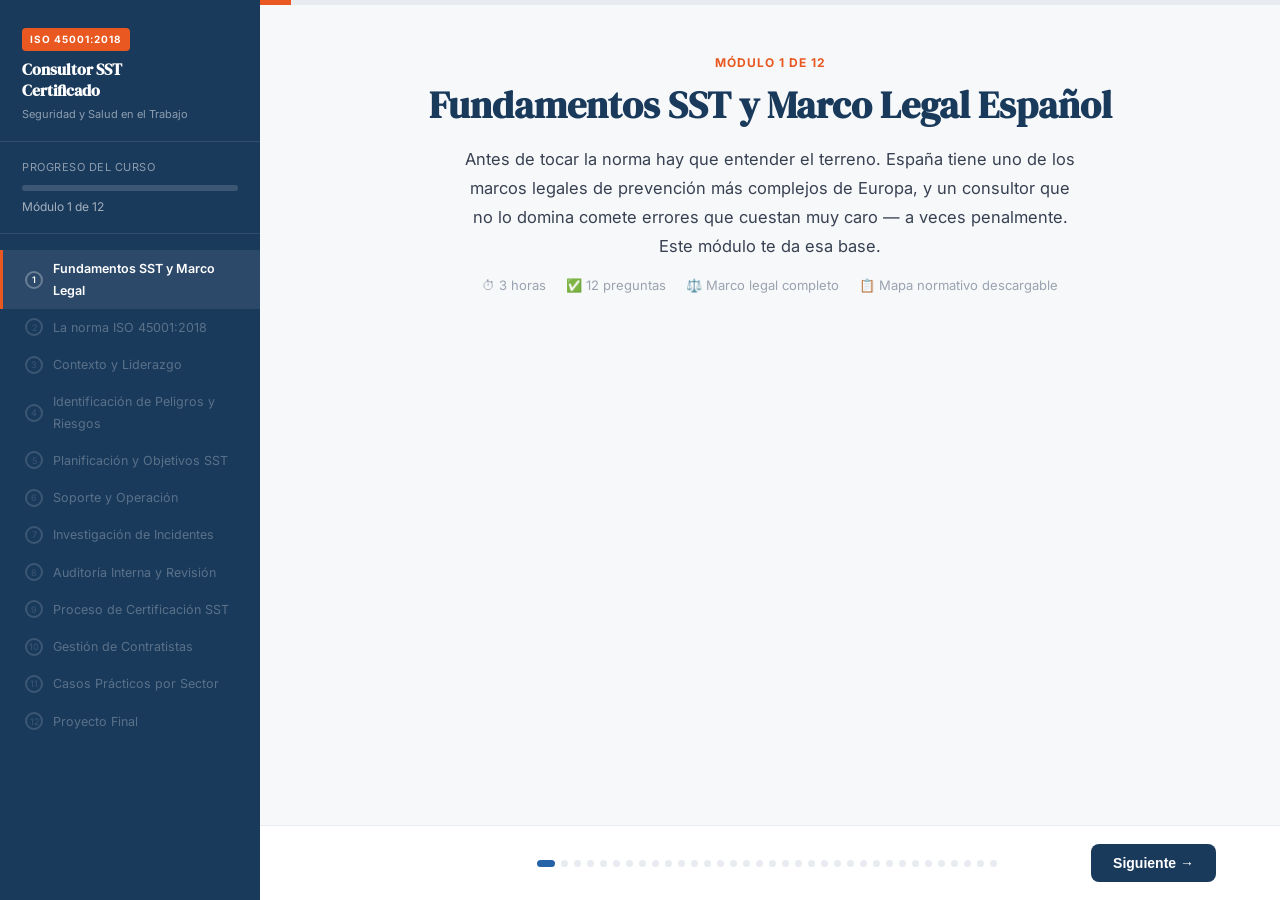
==== commit 7a4cc86d: "Add files via upload" ====
--- a/iso45001-modulo1.html
+++ b/iso45001-modulo1.html
@@ -1,527 +1,41 @@
 <!DOCTYPE html>
 <html lang="es">
 <head>
-<meta charset="UTF-8"><meta name="viewport" content="width=device-width, initial-scale=1.0">
-<title>Módulo 1 — Fundamentos SST y Marco Legal | Curso ISO 45001</title>
-<style>
-@import url('https://fonts.googleapis.com/css2?family=Inter:wght@400;500;600;700&family=DM+Serif+Display&display=swap');
-:root{--azul:#1A3A5C;--azul-mid:#2563A8;--azul-claro:#EAF1FB;--acento:#E85820;--acento-light:#FDF0EB;--verde:#2D8B5A;--verde-light:#E5F4EC;--rojo:#C0392B;--rojo-light:#FDECEA;--amarillo:#D97706;--amarillo-light:#FEF3C7;--gris-1:#F7F8FA;--gris-2:#E8EBF0;--gris-3:#9AA3B0;--texto:#1A1F2E;--radio:10px;}
-*,*::before,*::after{box-sizing:border-box;margin:0;padding:0;}
-body{font-family:'Inter',sans-serif;background:var(--gris-1);color:var(--texto);font-size:16px;line-height:1.7;}
-.layout{display:flex;min-height:100vh;}
-.sidebar{width:280px;flex-shrink:0;background:var(--azul);color:#fff;padding:32px 0;position:sticky;top:0;height:100vh;overflow-y:auto;}
-.sidebar-logo{padding:0 24px 24px;border-bottom:1px solid rgba(255,255,255,0.1);margin-bottom:20px;}
-.badge{background:var(--acento);color:#fff;font-size:10px;font-weight:700;letter-spacing:1px;text-transform:uppercase;padding:3px 8px;border-radius:4px;display:inline-block;margin-bottom:8px;}
-.sidebar-logo h2{font-family:'DM Serif Display',serif;font-size:17px;line-height:1.3;}
-.sidebar-logo p{font-size:11px;color:rgba(255,255,255,0.5);margin-top:4px;}
-.sidebar-progress{padding:0 24px 20px;border-bottom:1px solid rgba(255,255,255,0.1);margin-bottom:20px;}
-.progress-label{font-size:11px;color:rgba(255,255,255,0.5);text-transform:uppercase;letter-spacing:0.5px;margin-bottom:8px;}
-.progress-bar-bg{background:rgba(255,255,255,0.15);border-radius:4px;height:6px;}
-.progress-bar-fill{background:var(--acento);border-radius:4px;height:6px;width:8%;}
-.progress-pct{font-size:12px;color:rgba(255,255,255,0.6);margin-top:6px;}
-.sidebar nav ul{list-style:none;}
-.sidebar nav ul li a{display:flex;align-items:center;gap:10px;padding:9px 24px;color:rgba(255,255,255,0.65);text-decoration:none;font-size:13px;transition:all 0.2s;border-left:3px solid transparent;}
-.sidebar nav ul li a.active{color:#fff;border-left-color:var(--acento);background:rgba(255,255,255,0.08);font-weight:600;}
-.sidebar nav ul li a.done{color:rgba(255,255,255,0.4);}
-.check{width:18px;height:18px;border-radius:50%;border:2px solid rgba(255,255,255,0.3);display:flex;align-items:center;justify-content:center;flex-shrink:0;font-size:9px;}
-.done .check{background:var(--verde);border-color:var(--verde);}
-.main{flex:1;padding:48px 56px;max-width:880px;}
-.modulo-eyebrow{font-size:12px;font-weight:600;color:var(--acento);text-transform:uppercase;letter-spacing:1px;margin-bottom:12px;}
-h1{font-family:'DM Serif Display',serif;font-size:40px;line-height:1.2;color:var(--azul);margin-bottom:16px;}
-.modulo-intro{font-size:17px;color:#4A5568;max-width:660px;margin-bottom:20px;line-height:1.7;}
-.modulo-meta{display:flex;gap:24px;margin-bottom:40px;flex-wrap:wrap;}
-.meta-item{font-size:13px;color:var(--gris-3);}
-.seccion{margin-bottom:60px;}
-h2{font-family:'DM Serif Display',serif;font-size:28px;color:var(--azul);margin-bottom:16px;padding-bottom:12px;border-bottom:2px solid var(--gris-2);}
-h3{font-size:17px;font-weight:700;color:var(--texto);margin:28px 0 10px;}
-h4{font-size:15px;font-weight:600;color:var(--azul);margin:20px 0 8px;}
-p{color:#374151;margin-bottom:14px;line-height:1.75;}
-ul,ol{margin:0 0 14px 20px;color:#374151;}
-ul li,ol li{margin-bottom:10px;line-height:1.6;}
-.callout{padding:20px 24px;border-radius:var(--radio);margin:24px 0;display:flex;gap:16px;}
-.callout.info{background:var(--azul-claro);border-left:4px solid var(--azul-mid);}
-.callout.alerta{background:var(--acento-light);border-left:4px solid var(--acento);}
-.callout.clave{background:var(--verde-light);border-left:4px solid var(--verde);}
-.callout.legal{background:var(--amarillo-light);border-left:4px solid var(--amarillo);}
-.callout-icon{font-size:20px;flex-shrink:0;margin-top:2px;}
-.callout-body strong{display:block;font-size:12px;text-transform:uppercase;letter-spacing:0.5px;margin-bottom:6px;color:var(--azul);}
-.callout.alerta .callout-body strong{color:var(--acento);}
-.callout.clave .callout-body strong{color:var(--verde);}
-.callout.legal .callout-body strong{color:var(--amarillo);}
-.callout-body p{margin:0;font-size:14.5px;color:#374151;}
-.infografia-wrap{background:#fff;border:1px solid var(--gris-2);border-radius:var(--radio);padding:32px;margin:28px 0;overflow-x:auto;}
-.infografia-titulo{font-size:12px;font-weight:700;text-transform:uppercase;letter-spacing:0.5px;color:var(--gris-3);margin-bottom:24px;}
-.tabla-wrap{overflow-x:auto;margin:20px 0;}
-table{width:100%;border-collapse:collapse;font-size:14px;}
-th{background:var(--azul);color:#fff;padding:12px 16px;text-align:left;font-weight:600;}
-td{padding:11px 16px;border-bottom:1px solid var(--gris-2);vertical-align:top;}
-tr:nth-child(even) td{background:var(--gris-1);}
-tr:last-child td{border-bottom:none;}
-.caso-practico{background:#fff;border:2px solid var(--acento);border-radius:var(--radio);padding:28px;margin:28px 0;}
-.caso-practico .caso-header{display:flex;align-items:center;gap:12px;margin-bottom:16px;}
-.caso-practico .caso-badge{background:var(--acento);color:#fff;font-size:11px;font-weight:700;padding:4px 10px;border-radius:4px;text-transform:uppercase;}
-.caso-practico h4{font-size:16px;font-weight:700;color:var(--acento);margin:0;}
-.caso-practico p{font-size:14.5px;}
-.penal-box{background:#1A1F2E;color:#fff;border-radius:var(--radio);padding:28px;margin:28px 0;}
-.penal-box h4{font-size:16px;font-weight:700;color:var(--acento);margin-bottom:16px;}
-.penal-box p,.penal-box li{font-size:14px;color:rgba(255,255,255,0.85);line-height:1.7;}
-.penal-box ul{margin-left:20px;}
-.penal-box ul li{margin-bottom:8px;}
-.descargable{background:linear-gradient(135deg,var(--azul),var(--azul-mid));border-radius:var(--radio);padding:28px 32px;color:#fff;display:flex;align-items:center;gap:24px;margin:32px 0;}
-.descargable-icon{font-size:40px;flex-shrink:0;}
-.descargable-body h4{font-size:17px;font-weight:600;margin-bottom:6px;}
-.descargable-body p{font-size:13.5px;color:rgba(255,255,255,0.75);margin:0 0 16px;}
-.btn-dl{background:var(--acento);color:#fff;border:none;padding:10px 22px;border-radius:8px;font-size:13px;font-weight:700;cursor:pointer;}
-.quiz-container{background:#fff;border:1px solid var(--gris-2);border-radius:var(--radio);overflow:hidden;margin:32px 0;}
-.quiz-header{background:var(--azul);color:#fff;padding:20px 28px;display:flex;align-items:center;gap:12px;}
-.quiz-header h3{font-size:16px;font-weight:600;border:none;margin:0;padding:0;color:#fff;}
-.quiz-badge{background:var(--acento);color:#fff;font-size:11px;font-weight:700;padding:3px 8px;border-radius:4px;margin-left:auto;}
-.quiz-body{padding:28px;}
-.pregunta{margin-bottom:32px;}
-.pregunta:last-child{margin-bottom:0;}
-.pregunta-num{font-size:11px;font-weight:600;color:var(--gris-3);text-transform:uppercase;letter-spacing:0.5px;margin-bottom:8px;}
-.pregunta h4{font-size:15px;font-weight:600;margin-bottom:16px;color:var(--texto);}
-.opciones{display:flex;flex-direction:column;gap:10px;}
-.opcion{display:flex;align-items:center;gap:12px;padding:13px 16px;border:2px solid var(--gris-2);border-radius:8px;cursor:pointer;transition:all 0.15s;font-size:14px;color:var(--texto);}
-.opcion:hover{border-color:var(--azul-mid);background:var(--azul-claro);}
-.opcion-dot{width:18px;height:18px;border-radius:50%;border:2px solid var(--gris-2);flex-shrink:0;}
-.opcion.selected{border-color:var(--azul-mid);background:var(--azul-claro);}
-.opcion.selected .opcion-dot{background:var(--azul-mid);border-color:var(--azul-mid);}
-.opcion.correcta{border-color:var(--verde);background:var(--verde-light);}
-.opcion.correcta .opcion-dot{background:var(--verde);border-color:var(--verde);}
-.opcion.incorrecta{border-color:var(--rojo);background:var(--rojo-light);}
-.opcion.incorrecta .opcion-dot{background:var(--rojo);border-color:var(--rojo);}
-.feedback-pregunta{margin-top:12px;padding:12px 16px;border-radius:8px;font-size:13.5px;display:none;}
-.feedback-pregunta.ok{background:var(--verde-light);color:#1A5C38;display:block;}
-.feedback-pregunta.ko{background:var(--rojo-light);color:#8B1A10;display:block;}
-.quiz-footer{padding:20px 28px;border-top:1px solid var(--gris-2);display:flex;align-items:center;gap:16px;flex-wrap:wrap;}
-.btn-quiz{background:var(--azul);color:#fff;border:none;padding:12px 28px;border-radius:8px;font-size:14px;font-weight:600;cursor:pointer;}
-.btn-quiz:hover{background:var(--azul-mid);}
-.btn-quiz:disabled{background:var(--gris-3);cursor:not-allowed;}
-.quiz-resultado{font-size:14px;color:var(--gris-3);display:none;}
-.quiz-resultado.visible{display:block;}
-.modulo-nav{display:flex;justify-content:space-between;align-items:center;margin-top:56px;padding-top:32px;border-top:2px solid var(--gris-2);}
-.btn-nav{display:flex;align-items:center;gap:10px;padding:13px 24px;border-radius:8px;font-size:14px;font-weight:600;text-decoration:none;transition:all 0.2s;}
-.btn-nav.siguiente{background:var(--azul);color:#fff;}
-.btn-nav.anterior{background:#fff;color:var(--azul);border:2px solid var(--gris-2);}
-@media(max-width:768px){.sidebar{display:none;}.main{padding:24px 20px;}h1{font-size:28px;}}
-</style>
+<meta charset="UTF-8"><meta name="robots" content="noindex, nofollow">
+<meta name="viewport" content="width=device-width, initial-scale=1.0">
+<title>Fundamentos SST y Marco Legal Español | Curso ISO 45001</title>
+<link rel="stylesheet" href="engine.css">
 </head>
-<body>
-<div class="layout">
-<aside class="sidebar">
-  <div class="sidebar-logo">
-    <div class="badge">ISO 45001:2018</div>
-    <h2>Consultor SST<br>Certificado</h2>
-    <p>Seguridad y Salud en el Trabajo</p>
+<body data-module="1">
+<div class="app">
+  <aside class="sidebar">
+    <div class="sidebar-logo">
+      <div class="badge">ISO 45001:2018</div>
+      <h2>Consultor SST<br>Certificado</h2>
+      <p>Seguridad y Salud en el Trabajo</p>
+    </div>
+    <div class="sidebar-progress">
+      <div class="progress-label">Progreso del curso</div>
+      <div class="progress-bar-bg"><div class="progress-bar-fill"></div></div>
+      <div class="progress-pct">Módulo 1 de 12</div>
+    </div>
+    <nav><ul id="sidebar-nav"></ul></nav>
+  </aside>
+  <div class="stage-wrap">
+    <div class="deck-progress"><div class="deck-progress-fill" id="deckProgressFill"></div></div>
+    <div class="stage" id="stage"></div>
+    <div class="navbar">
+      <button class="btn-nav secundario" id="btnPrev" onclick="Deck.goPrev()">← Anterior</button>
+      <div class="dots" id="deckDots"></div>
+      <button class="btn-nav" id="btnNext" onclick="Deck.goNext()">Siguiente →</button>
+    </div>
+    <div class="lock-msg" id="lockMsg"></div>
   </div>
-  <div class="sidebar-progress">
-    <div class="progress-label">Progreso</div>
-    <div class="progress-bar-bg"><div class="progress-bar-fill"></div></div>
-    <div class="progress-pct">Módulo 1 de 12</div>
-  </div>
-  <nav><ul>
-    <li><a href="#" class="active"><span class="check">1</span> Fundamentos SST y Marco Legal</a></li>
-    <li><a href="#"><span class="check">2</span> La norma ISO 45001:2018</a></li>
-    <li><a href="#"><span class="check">3</span> Contexto y Liderazgo</a></li>
-    <li><a href="#"><span class="check">4</span> Identificación de Peligros y Riesgos</a></li>
-    <li><a href="#"><span class="check">5</span> Planificación y Objetivos SST</a></li>
-    <li><a href="#"><span class="check">6</span> Soporte y Operación</a></li>
-    <li><a href="#"><span class="check">7</span> Investigación de Incidentes</a></li>
-    <li><a href="#"><span class="check">8</span> Auditoría Interna y Revisión</a></li>
-    <li><a href="#"><span class="check">9</span> Proceso de Certificación SST</a></li>
-    <li><a href="#"><span class="check">10</span> Gestión de Contratistas</a></li>
-    <li><a href="#"><span class="check">11</span> Casos Prácticos por Sector</a></li>
-    <li><a href="#"><span class="check">12</span> Proyecto Final</a></li>
-  </ul></nav>
-</aside>
-<main class="main">
-  <div class="modulo-eyebrow">Módulo 1 de 12</div>
-  <h1>Fundamentos SST y Marco Legal Español</h1>
-  <p class="modulo-intro">Antes de tocar la norma hay que entender el terreno. España tiene uno de los marcos legales de prevención más complejos de Europa, y un consultor que no lo domina comete errores que cuestan muy caro — a veces penalmente. Este módulo te da esa base.</p>
-  <div class="modulo-meta">
-    <span class="meta-item">⏱ 3 horas</span>
-    <span class="meta-item">✅ 12 preguntas</span>
-    <span class="meta-item">⚖️ Marco legal completo</span>
-    <span class="meta-item">📋 Mapa normativo descargable</span>
-  </div>
-
-  <section class="seccion">
-    <h2>1. El coste real de la siniestralidad laboral</h2>
-    <p>Antes de hablar de normas, hablemos de números. La siniestralidad laboral en España tiene un coste económico, humano y reputacional que pocas empresas cuantifican correctamente. Como consultor, estos datos son tu argumento de venta más poderoso.</p>
-
-    <div class="infografia-wrap">
-      <div class="infografia-titulo">📊 Siniestralidad laboral en España — Datos clave 2024</div>
-      <svg viewBox="0 0 700 300" xmlns="http://www.w3.org/2000/svg" style="width:100%;max-width:700px;display:block;">
-        <rect x="20" y="20" width="150" height="120" rx="10" fill="#FDECEA" stroke="#C0392B" stroke-width="1.5"/>
-        <text x="95" y="52" text-anchor="middle" font-family="Inter,sans-serif" font-size="28" font-weight="800" fill="#C0392B">700+</text>
-        <text x="95" y="72" text-anchor="middle" font-family="Inter,sans-serif" font-size="11" fill="#C0392B" font-weight="600">accidentes mortales</text>
-        <text x="95" y="88" text-anchor="middle" font-family="Inter,sans-serif" font-size="10" fill="#9AA3B0">por año en España</text>
-        <text x="95" y="128" text-anchor="middle" font-family="Inter,sans-serif" font-size="10" fill="#9AA3B0">Fuente: MITES 2024</text>
-
-        <rect x="190" y="20" width="150" height="120" rx="10" fill="#FEF3C7" stroke="#D97706" stroke-width="1.5"/>
-        <text x="265" y="52" text-anchor="middle" font-family="Inter,sans-serif" font-size="24" font-weight="800" fill="#D97706">470K</text>
-        <text x="265" y="72" text-anchor="middle" font-family="Inter,sans-serif" font-size="11" fill="#D97706" font-weight="600">accidentes con baja</text>
-        <text x="265" y="88" text-anchor="middle" font-family="Inter,sans-serif" font-size="10" fill="#9AA3B0">jornadas anuales</text>
-        <text x="265" y="128" text-anchor="middle" font-family="Inter,sans-serif" font-size="10" fill="#9AA3B0">en jornada laboral</text>
-
-        <rect x="360" y="20" width="150" height="120" rx="10" fill="#EAF1FB" stroke="#1A3A5C" stroke-width="1.5"/>
-        <text x="435" y="48" text-anchor="middle" font-family="Inter,sans-serif" font-size="22" font-weight="800" fill="#1A3A5C">3-5%</text>
-        <text x="435" y="68" text-anchor="middle" font-family="Inter,sans-serif" font-size="11" fill="#1A3A5C" font-weight="600">del PIB</text>
-        <text x="435" y="84" text-anchor="middle" font-family="Inter,sans-serif" font-size="10" fill="#9AA3B0">coste económico total</text>
-        <text x="435" y="100" text-anchor="middle" font-family="Inter,sans-serif" font-size="10" fill="#9AA3B0">estimado anual</text>
-        <text x="435" y="128" text-anchor="middle" font-family="Inter,sans-serif" font-size="10" fill="#9AA3B0">OIT estimación</text>
-
-        <rect x="530" y="20" width="150" height="120" rx="10" fill="#E5F4EC" stroke="#2D8B5A" stroke-width="1.5"/>
-        <text x="605" y="48" text-anchor="middle" font-family="Inter,sans-serif" font-size="22" font-weight="800" fill="#2D8B5A">-60%</text>
-        <text x="605" y="68" text-anchor="middle" font-family="Inter,sans-serif" font-size="11" fill="#2D8B5A" font-weight="600">reducción accidentes</text>
-        <text x="605" y="84" text-anchor="middle" font-family="Inter,sans-serif" font-size="10" fill="#9AA3B0">en empresas con</text>
-        <text x="605" y="100" text-anchor="middle" font-family="Inter,sans-serif" font-size="10" fill="#9AA3B0">SGS certificado ISO 45001</text>
-        <text x="605" y="128" text-anchor="middle" font-family="Inter,sans-serif" font-size="10" fill="#9AA3B0">vs sin sistema</text>
-
-        <rect x="20" y="160" width="660" height="120" rx="10" fill="#F7F8FA" stroke="#E8EBF0" stroke-width="1.5"/>
-        <text x="350" y="185" text-anchor="middle" font-family="Inter,sans-serif" font-size="12" font-weight="700" fill="#1A3A5C">COSTE REAL DE UN ACCIDENTE GRAVE PARA LA EMPRESA</text>
-        <text x="80" y="210" text-anchor="middle" font-family="Inter,sans-serif" font-size="11" fill="#374151">Costes directos</text>
-        <text x="80" y="226" text-anchor="middle" font-family="Inter,sans-serif" font-size="10" fill="#9AA3B0">Asistencia médica</text>
-        <text x="80" y="240" text-anchor="middle" font-family="Inter,sans-serif" font-size="10" fill="#9AA3B0">Indemnizaciones</text>
-        <text x="80" y="254" text-anchor="middle" font-family="Inter,sans-serif" font-size="10" fill="#9AA3B0">Sanciones ITSS</text>
-        <text x="240" y="210" text-anchor="middle" font-family="Inter,sans-serif" font-size="11" fill="#374151">Costes indirectos</text>
-        <text x="240" y="226" text-anchor="middle" font-family="Inter,sans-serif" font-size="10" fill="#9AA3B0">Parada de producción</text>
-        <text x="240" y="240" text-anchor="middle" font-family="Inter,sans-serif" font-size="10" fill="#9AA3B0">Sustitución del trabajador</text>
-        <text x="240" y="254" text-anchor="middle" font-family="Inter,sans-serif" font-size="10" fill="#9AA3B0">Investigación interna</text>
-        <text x="420" y="210" text-anchor="middle" font-family="Inter,sans-serif" font-size="11" fill="#374151">Costes legales</text>
-        <text x="420" y="226" text-anchor="middle" font-family="Inter,sans-serif" font-size="10" fill="#9AA3B0">Defensa jurídica</text>
-        <text x="420" y="240" text-anchor="middle" font-family="Inter,sans-serif" font-size="10" fill="#9AA3B0">Responsabilidad penal</text>
-        <text x="420" y="254" text-anchor="middle" font-family="Inter,sans-serif" font-size="10" fill="#9AA3B0">Recargo prestaciones</text>
-        <text x="590" y="210" text-anchor="middle" font-family="Inter,sans-serif" font-size="11" fill="#374151">Coste reputacional</text>
-        <text x="590" y="226" text-anchor="middle" font-family="Inter,sans-serif" font-size="10" fill="#9AA3B0">Imagen pública</text>
-        <text x="590" y="240" text-anchor="middle" font-family="Inter,sans-serif" font-size="10" fill="#9AA3B0">Pérdida de clientes</text>
-        <text x="590" y="254" text-anchor="middle" font-family="Inter,sans-serif" font-size="10" fill="#9AA3B0">Dificultad contratación</text>
-      </svg>
-    </div>
-
-    <div class="callout alerta">
-      <div class="callout-icon">⚠️</div>
-      <div class="callout-body"><strong>Lo que los estudios demuestran</strong>
-      <p>Por cada euro invertido en prevención, la empresa ahorra entre 2 y 3 euros en costes derivados de accidentes. Este dato, respaldado por la OIT y la Agencia Europea para la Seguridad y la Salud en el Trabajo, es tu argumento número uno ante cualquier dirección que ponga en duda el coste de implantar un SGS.</p></div>
-    </div>
-  </section>
-
-  <section class="seccion">
-    <h2>2. El marco legal de la prevención en España</h2>
-    <p>España tiene una arquitectura normativa de prevención de riesgos laborales que proviene de la transposición de directivas europeas pero con características propias. Como consultor debes dominarla porque tus clientes te preguntarán por ella constantemente — y porque marca los requisitos legales que el SGS debe garantizar.</p>
-
-    <h3>La pirámide normativa PRL</h3>
-    <div class="infografia-wrap">
-      <div class="infografia-titulo">🏛️ Pirámide normativa de PRL en España</div>
-      <svg viewBox="0 0 620 380" xmlns="http://www.w3.org/2000/svg" style="width:100%;max-width:620px;display:block;">
-        <polygon points="310,20 560,340 60,340" fill="none" stroke="#E8EBF0" stroke-width="2"/>
-        <!-- Nivel 1: Constitución -->
-        <polygon points="310,20 370,100 250,100" fill="#1A3A5C"/>
-        <text x="310" y="60" text-anchor="middle" font-family="Inter,sans-serif" font-size="10" font-weight="700" fill="white">CONSTITUCIÓN</text>
-        <text x="310" y="75" text-anchor="middle" font-family="Inter,sans-serif" font-size="9" fill="rgba(255,255,255,0.8)">Art. 40.2</text>
-        <!-- Nivel 2: LPRL -->
-        <polygon points="250,100 370,100 420,180 200,180" fill="#2563A8"/>
-        <text x="310" y="138" text-anchor="middle" font-family="Inter,sans-serif" font-size="11" font-weight="700" fill="white">Ley 31/1995 LPRL</text>
-        <text x="310" y="155" text-anchor="middle" font-family="Inter,sans-serif" font-size="9" fill="rgba(255,255,255,0.8)">Ley de Prevención de Riesgos Laborales</text>
-        <!-- Nivel 3: Reglamentos -->
-        <polygon points="200,180 420,180 480,260 140,260" fill="#E85820"/>
-        <text x="310" y="210" text-anchor="middle" font-family="Inter,sans-serif" font-size="11" font-weight="700" fill="white">Reglamentos de desarrollo</text>
-        <text x="310" y="227" text-anchor="middle" font-family="Inter,sans-serif" font-size="9" fill="rgba(255,255,255,0.9)">RD 39/1997 (SPP) · RD 171/2004 (coordinación) · RD 486/1997 (lugares de trabajo)</text>
-        <text x="310" y="243" text-anchor="middle" font-family="Inter,sans-serif" font-size="9" fill="rgba(255,255,255,0.9)">RD 773/1997 (EPI) · RD 1215/1997 (equipos) · y otros 30+ reglamentos</text>
-        <!-- Nivel 4: Convenios y normas técnicas -->
-        <polygon points="140,260 480,260 560,340 60,340" fill="#EAF1FB" stroke="#2563A8" stroke-width="1"/>
-        <text x="310" y="292" text-anchor="middle" font-family="Inter,sans-serif" font-size="11" font-weight="700" fill="#1A3A5C">Convenios colectivos + Normas técnicas + ISO 45001</text>
-        <text x="310" y="310" text-anchor="middle" font-family="Inter,sans-serif" font-size="9" fill="#4A5568">Guías técnicas INSST · Notas técnicas de prevención (NTP) · Normas UNE</text>
-        <text x="310" y="328" text-anchor="middle" font-family="Inter,sans-serif" font-size="9" fill="#4A5568">ISO 45001 se sitúa en este nivel: voluntaria pero referenciada por la LPRL</text>
-      </svg>
-    </div>
-
-    <h3>La Ley 31/1995 de Prevención de Riesgos Laborales — Lo que todo consultor debe saber</h3>
-    <p>La LPRL es la norma madre de la PRL en España. Transpone la Directiva Marco 89/391/CEE y establece las obligaciones básicas del empresario. Sus artículos más relevantes para el consultor ISO 45001:</p>
-
-    <div class="tabla-wrap"><table>
-      <thead><tr><th>Artículo LPRL</th><th>Qué establece</th><th>Relación con ISO 45001</th></tr></thead>
-      <tbody>
-        <tr><td><strong>Art. 14</strong></td><td>Derecho a la protección frente a riesgos laborales. El empresario debe garantizar la seguridad y salud de los trabajadores.</td><td>Base del alcance del SGS. Cláusula 1 ISO 45001.</td></tr>
-        <tr><td><strong>Art. 15</strong></td><td>Principios de la acción preventiva: evitar riesgos, evaluar los que no se puedan evitar, combatirlos en origen...</td><td>Jerarquía de controles. Cláusula 8.1.2 ISO 45001.</td></tr>
-        <tr><td><strong>Art. 16</strong></td><td>Plan de prevención, evaluación de riesgos y planificación de la actividad preventiva.</td><td>Núcleo del SGS. Cláusulas 6.1 y 8.1 ISO 45001.</td></tr>
-        <tr><td><strong>Art. 18</strong></td><td>Información, consulta y participación de los trabajadores.</td><td>Gran novedad ISO 45001 vs OHSAS. Cláusula 5.4.</td></tr>
-        <tr><td><strong>Art. 19</strong></td><td>Formación de los trabajadores en materia preventiva.</td><td>Competencia y toma de conciencia. Cláusula 7.2 y 7.3.</td></tr>
-        <tr><td><strong>Art. 24</strong></td><td>Coordinación de actividades empresariales (CAE).</td><td>Gestión de contratistas. Cláusula 8.1.4.</td></tr>
-        <tr><td><strong>Art. 28</strong></td><td>Relaciones de trabajo temporal, ETT y contratas.</td><td>Trabajadores especialmente sensibles. Cláusula 8.1.4.</td></tr>
-      </tbody>
-    </table></div>
-
-    <h3>El RD 39/1997 — Reglamento de los Servicios de Prevención</h3>
-    <p>Este reglamento es el que más afecta al día a día de la implantación. Define cómo debe organizarse la prevención en las empresas y es donde más errores se cometen:</p>
-
-    <ul>
-      <li><strong>Modalidades preventivas:</strong> trabajador designado, servicio de prevención propio (SPP), servicio de prevención ajeno (SPA) o mancomunado. La elección depende del número de trabajadores y la actividad.</li>
-      <li><strong>Auditorías reglamentarias:</strong> las empresas con SPP deben auditarse cada 4 años (2 años si hay actividades peligrosas). Las empresas con SPA quedan exentas. Este punto genera mucha confusión con la auditoría ISO 45001.</li>
-      <li><strong>Especialidades preventivas:</strong> Seguridad en el Trabajo, Higiene Industrial, Ergonomía y Psicosociología, Medicina del Trabajo. El SGS ISO 45001 debe cubrir las cuatro.</li>
-    </ul>
-
-    <div class="callout clave">
-      <div class="callout-icon">🎯</div>
-      <div class="callout-body"><strong>Error frecuente del consultor junior</strong>
-      <p>Confundir la auditoría reglamentaria del RD 39/1997 con la auditoría interna del SGS ISO 45001. Son instrumentos diferentes con objetivos distintos. La reglamentaria verifica el cumplimiento legal; la del SGS verifica la eficacia del sistema. Ambas pueden (y deben) coexistir, y una auditoría ISO 45001 bien hecha puede utilizarse como base para la reglamentaria, pero no la sustituye automáticamente.</p></div>
-    </div>
-  </section>
-
-  <section class="seccion">
-    <h2>3. Responsabilidad penal del empresario: lo que nadie quiere explicar</h2>
-    <p>Este es el argumento que más impacto tiene cuando presentas una propuesta de implantación ISO 45001 a un consejo de administración. La responsabilidad penal en materia de PRL es real, creciente y afecta personalmente a los administradores.</p>
-
-    <div class="penal-box">
-      <h4>⚖️ Marco penal de la PRL en España</h4>
-      <p><strong>Artículo 316 del Código Penal:</strong></p>
-      <p style="background:rgba(255,255,255,0.1);padding:12px 16px;border-radius:6px;margin:12px 0;font-style:italic;">"Los que con infracción de las normas de prevención de riesgos laborales y estando legalmente obligados, no faciliten los medios necesarios para que los trabajadores desempeñen su actividad con las medidas de seguridad e higiene adecuadas, de forma que pongan así en peligro grave su vida, salud o integridad física, serán castigados con las penas de prisión de seis meses a tres años y multa de seis a doce meses."</p>
-      <p><strong>Lo que esto significa en la práctica:</strong></p>
-      <ul>
-        <li>No hace falta que ocurra el accidente — basta con la puesta en peligro grave</li>
-        <li>Afecta a administradores, directores de producción, jefes de obra y cualquier persona con capacidad de decisión sobre los medios de seguridad</li>
-        <li>El Art. 317 CP sanciona la imprudencia grave con la misma pena en su mitad inferior</li>
-        <li>Si hay resultado lesivo (accidente grave o muerte), se aplican los tipos de lesiones u homicidio imprudente en concurso</li>
-        <li>La responsabilidad penal de la persona jurídica (Art. 31 bis CP) puede llevar a multas millonarias y disolución</li>
-      </ul>
-      <p style="margin-top:16px;color:rgba(255,255,255,0.6);font-size:13px;">⚠️ La existencia de un SGS certificado ISO 45001 no exime de responsabilidad penal, pero sí puede ser considerada como atenuante o como prueba de diligencia debida en el proceso judicial.</p>
-    </div>
-
-    <h3>El recargo de prestaciones: el golpe económico más directo</h3>
-    <p>Además de la responsabilidad penal, el Art. 164 de la Ley General de la Seguridad Social establece el <strong>recargo de prestaciones</strong>: cuando un accidente de trabajo o enfermedad profesional se produce por falta de medidas de seguridad, la ITSS puede imponer un recargo del <strong>30% al 50%</strong> sobre todas las prestaciones de la Seguridad Social que genere el accidente.</p>
-    <p>Este recargo es incompatible con el seguro — no puede ser asegurado ni repercutido a terceros. Lo paga la empresa directamente. En un accidente grave con incapacidad permanente, puede suponer cientos de miles de euros.</p>
-
-    <div class="caso-practico">
-      <div class="caso-header">
-        <span class="caso-badge">Caso real</span>
-        <h4>Empresa constructora — Caída en altura</h4>
-      </div>
-      <p><strong>Situación:</strong> Un trabajador cae desde un andamio a 4 metros de altura. Sufre fractura de columna con secuelas permanentes. La inspección detecta que el andamio no tenía barandilla reglamentaria y que el trabajador no había recibido formación específica en trabajos en altura.</p>
-      <p><strong>Consecuencias para la empresa:</strong></p>
-      <ul>
-        <li>Sanción ITSS: 40.986 € (infracción muy grave, Art. 13 LISOS)</li>
-        <li>Recargo de prestaciones: 50% sobre incapacidad permanente absoluta → ~180.000 € adicionales</li>
-        <li>Proceso penal contra el jefe de obra y el gerente: Art. 317 CP (imprudencia grave)</li>
-        <li>Paralización de la obra durante la investigación: pérdida de contrato</li>
-        <li>Aumento de prima del seguro de RC en los siguientes 3 años</li>
-      </ul>
-      <p><strong>Lo que un SGS ISO 45001 habría evitado:</strong> La evaluación de riesgos de trabajos en altura (obligatoria en el SGS), el plan de formación documentado y los controles operacionales para trabajos en altura habrían eliminado o reducido drásticamente este riesgo antes de que ocurriera.</p>
-    </div>
-  </section>
-
-  <section class="seccion">
-    <h2>4. De OHSAS 18001 a ISO 45001: por qué cambió todo</h2>
-    <p>Si tienes clientes con certificado OHSAS 18001 (la norma anterior), debes explicarles con precisión qué cambia y por qué la transición a ISO 45001 no es solo un cambio de etiqueta.</p>
-
-    <div class="tabla-wrap"><table>
-      <thead><tr><th>Aspecto</th><th>OHSAS 18001:2007</th><th>ISO 45001:2018</th></tr></thead>
-      <tbody>
-        <tr><td><strong>Estructura</strong></td><td>Propia de OHSAS</td><td>Estructura de Alto Nivel (HLS) — integrable con ISO 9001 e ISO 14001</td></tr>
-        <tr><td><strong>Participación trabajadores</strong></td><td>Consultada pero no central</td><td>Requisito fundamental y explícito. Cláusula 5.4 dedicada exclusivamente</td></tr>
-        <tr><td><strong>Contexto organizacional</strong></td><td>No contemplado</td><td>Análisis obligatorio del contexto interno y externo. Cláusula 4</td></tr>
-        <tr><td><strong>Liderazgo</strong></td><td>Representante de la dirección</td><td>Alta dirección directamente responsable. Sin delegación posible</td></tr>
-        <tr><td><strong>Gestión del cambio</strong></td><td>Mencionada</td><td>Proceso formal obligatorio para cambios planificados y no planificados</td></tr>
-        <tr><td><strong>Contratistas</strong></td><td>Control básico</td><td>Gestión activa extendida a toda la cadena de suministro</td></tr>
-        <tr><td><strong>Oportunidades</strong></td><td>Solo riesgos</td><td>Riesgos Y oportunidades para mejorar el desempeño SST</td></tr>
-        <tr><td><strong>Integración</strong></td><td>Difícil con otras normas</td><td>Diseñada para integrarse con ISO 9001 e ISO 14001</td></tr>
-      </tbody>
-    </table></div>
-
-    <div class="callout info">
-      <div class="callout-icon">💡</div>
-      <div class="callout-body"><strong>La gran novedad: participación y consulta de los trabajadores</strong>
-      <p>Esta es la diferencia más significativa y la que más trabajo genera en la transición. ISO 45001 exige que los trabajadores sean consultados en el desarrollo, planificación, implementación, evaluación del desempeño y mejora del SGS. No es suficiente con tener un delegado de prevención — hay que crear mecanismos reales de participación y documentarlos. En muchas empresas, esto requiere crear canales nuevos y cambiar la cultura organizacional.</p></div>
-    </div>
-  </section>
-
-  <section class="seccion">
-    <h2>5. El papel del consultor ISO 45001: qué vendes realmente</h2>
-    <p>Clarifica esto desde el principio porque muchos consultores cometen el error de venderse como "los que hacen los documentos". Eso te convierte en un proveedor de papel barato. Lo que realmente vendes es otra cosa.</p>
-
-    <h3>Lo que NO eres</h3>
-    <ul>
-      <li>Un redactor de procedimientos</li>
-      <li>Un técnico de PRL subcontratado</li>
-      <li>Alguien que "pone papeles" para que pase la auditoría</li>
-    </ul>
-
-    <h3>Lo que SÍ eres</h3>
-    <ul>
-      <li><strong>Un gestor de riesgo empresarial</strong> — reduces la exposición legal, económica y reputacional de la empresa</li>
-      <li><strong>Un agente de cambio cultural</strong> — la ISO 45001 solo funciona si la dirección y los trabajadores cambian comportamientos, no solo documentos</li>
-      <li><strong>Un intérprete de la norma</strong> — traduces requisitos técnicos a soluciones prácticas para cada sector y cada empresa</li>
-      <li><strong>Un preparador de auditorías</strong> — tu cliente paga la certificación, tú garantizas que la pasa</li>
-    </ul>
-
-    <div class="callout clave">
-      <div class="callout-icon">💼</div>
-      <div class="callout-body"><strong>Cómo posicionarte y qué cobrar</strong>
-      <p>Una implantación ISO 45001 desde cero en una empresa de 50 trabajadores requiere entre 80 y 150 horas de consultoría. A tarifas de mercado en España (60-120 €/hora), estamos hablando de 5.000-18.000 € por proyecto. Las empresas grandes (más de 200 trabajadores, varios centros) pueden superar los 30.000 €. El mantenimiento anual post-certificación supone 20-30 horas adicionales por empresa. Cinco clientes en mantenimiento = ingresos recurrentes de 6.000-18.000 € anuales sobre proyectos ya cerrados.</p></div>
-    </div>
-  </section>
-
-  <div class="descargable">
-    <div class="descargable-icon">📋</div>
-    <div class="descargable-body">
-      <h4>Mapa normativo PRL España + Checklist legal para nuevos clientes</h4>
-      <p>Tabla completa de la normativa PRL aplicable, organizada por sector. Más el checklist de 25 puntos para el diagnóstico legal inicial de un nuevo cliente.</p>
-      <button class="btn-dl" onclick="descargar()">⬇ Descargar mapa normativo</button>
-    </div>
-  </div>
-
-  <div class="quiz-container">
-    <div class="quiz-header">
-      <svg width="20" height="20" fill="none" stroke="white" stroke-width="2" viewBox="0 0 24 24"><circle cx="12" cy="12" r="10"/><path d="M9.09 9a3 3 0 0 1 5.83 1c0 2-3 3-3 3"/><line x1="12" y1="17" x2="12.01" y2="17"/></svg>
-      <h3>Quiz del Módulo 1</h3>
-      <span class="quiz-badge">12 preguntas</span>
-    </div>
-    <div class="quiz-body">
-
-      <div class="pregunta" id="p1"><div class="pregunta-num">Pregunta 1 de 12</div>
-      <h4>¿Qué artículo del Código Penal tipifica el delito contra la seguridad de los trabajadores por no facilitar medios de protección?</h4>
-      <div class="opciones">
-        <label class="opcion" onclick="sel(this,'p1',false)"><div class="opcion-dot"></div>Artículo 286 CP</label>
-        <label class="opcion" onclick="sel(this,'p1',true)"><div class="opcion-dot"></div>Artículo 316 CP</label>
-        <label class="opcion" onclick="sel(this,'p1',false)"><div class="opcion-dot"></div>Artículo 195 CP</label>
-        <label class="opcion" onclick="sel(this,'p1',false)"><div class="opcion-dot"></div>Artículo 412 CP</label>
-      </div><div class="feedback-pregunta" id="fb1"></div></div>
-
-      <div class="pregunta" id="p2"><div class="pregunta-num">Pregunta 2 de 12</div>
-      <h4>¿Qué porcentaje de recargo sobre prestaciones puede imponer la ITSS cuando un accidente se produce por falta de medidas de seguridad?</h4>
-      <div class="opciones">
-        <label class="opcion" onclick="sel(this,'p2',false)"><div class="opcion-dot"></div>10% al 25%</label>
-        <label class="opcion" onclick="sel(this,'p2',true)"><div class="opcion-dot"></div>30% al 50%</label>
-        <label class="opcion" onclick="sel(this,'p2',false)"><div class="opcion-dot"></div>20% al 40%</label>
-        <label class="opcion" onclick="sel(this,'p2',false)"><div class="opcion-dot"></div>50% al 75%</label>
-      </div><div class="feedback-pregunta" id="fb2"></div></div>
-
-      <div class="pregunta" id="p3"><div class="pregunta-num">Pregunta 3 de 12</div>
-      <h4>¿Cuál es la diferencia principal entre la auditoría reglamentaria del RD 39/1997 y la auditoría interna del SGS ISO 45001?</h4>
-      <div class="opciones">
-        <label class="opcion" onclick="sel(this,'p3',false)"><div class="opcion-dot"></div>Son equivalentes y una sustituye a la otra automáticamente</label>
-        <label class="opcion" onclick="sel(this,'p3',true)"><div class="opcion-dot"></div>La reglamentaria verifica el cumplimiento legal; la del SGS verifica la eficacia del sistema. Son instrumentos distintos que coexisten</label>
-        <label class="opcion" onclick="sel(this,'p3',false)"><div class="opcion-dot"></div>La auditoría ISO 45001 tiene mayor rango legal que la reglamentaria</label>
-        <label class="opcion" onclick="sel(this,'p3',false)"><div class="opcion-dot"></div>Solo las empresas con SPA están obligadas a la auditoría ISO 45001</label>
-      </div><div class="feedback-pregunta" id="fb3"></div></div>
-
-      <div class="pregunta" id="p4"><div class="pregunta-num">Pregunta 4 de 12</div>
-      <h4>¿Cuál es la gran novedad de ISO 45001 respecto a OHSAS 18001 en materia de trabajadores?</h4>
-      <div class="opciones">
-        <label class="opcion" onclick="sel(this,'p4',false)"><div class="opcion-dot"></div>La obligación de contratar un técnico de PRL a tiempo completo</label>
-        <label class="opcion" onclick="sel(this,'p4',true)"><div class="opcion-dot"></div>La consulta y participación activa de los trabajadores como requisito fundamental y explícito de la norma</label>
-        <label class="opcion" onclick="sel(this,'p4',false)"><div class="opcion-dot"></div>La eliminación del delegado de prevención como figura obligatoria</label>
-        <label class="opcion" onclick="sel(this,'p4',false)"><div class="opcion-dot"></div>La obligación de realizar reconocimientos médicos anuales a todos los trabajadores</label>
-      </div><div class="feedback-pregunta" id="fb4"></div></div>
-
-      <div class="pregunta" id="p5"><div class="pregunta-num">Pregunta 5 de 12</div>
-      <h4>¿Qué artículo de la LPRL regula la coordinación de actividades empresariales (CAE)?</h4>
-      <div class="opciones">
-        <label class="opcion" onclick="sel(this,'p5',false)"><div class="opcion-dot"></div>Artículo 16</label>
-        <label class="opcion" onclick="sel(this,'p5',false)"><div class="opcion-dot"></div>Artículo 19</label>
-        <label class="opcion" onclick="sel(this,'p5',true)"><div class="opcion-dot"></div>Artículo 24</label>
-        <label class="opcion" onclick="sel(this,'p5',false)"><div class="opcion-dot"></div>Artículo 28</label>
-      </div><div class="feedback-pregunta" id="fb5"></div></div>
-
-      <div class="pregunta" id="p6"><div class="pregunta-num">Pregunta 6 de 12</div>
-      <h4>¿Con qué frecuencia deben auditarse reglamentariamente las empresas con Servicio de Prevención Propio (SPP) en actividades no especialmente peligrosas?</h4>
-      <div class="opciones">
-        <label class="opcion" onclick="sel(this,'p6',false)"><div class="opcion-dot"></div>Cada año</label>
-        <label class="opcion" onclick="sel(this,'p6',false)"><div class="opcion-dot"></div>Cada 2 años</label>
-        <label class="opcion" onclick="sel(this,'p6',true)"><div class="opcion-dot"></div>Cada 4 años</label>
-        <label class="opcion" onclick="sel(this,'p6',false)"><div class="opcion-dot"></div>Cada 6 años</label>
-      </div><div class="feedback-pregunta" id="fb6"></div></div>
-
-      <div class="pregunta" id="p7"><div class="pregunta-num">Pregunta 7 de 12</div>
-      <h4>¿Puede el recargo de prestaciones ser cubierto por un seguro de responsabilidad civil?</h4>
-      <div class="opciones">
-        <label class="opcion" onclick="sel(this,'p7',false)"><div class="opcion-dot"></div>Sí, si la póliza lo contempla expresamente</label>
-        <label class="opcion" onclick="sel(this,'p7',true)"><div class="opcion-dot"></div>No, el recargo de prestaciones es incompatible con el seguro y debe pagarlo directamente la empresa</label>
-        <label class="opcion" onclick="sel(this,'p7',false)"><div class="opcion-dot"></div>Solo puede asegurarse el 50% del recargo</label>
-        <label class="opcion" onclick="sel(this,'p7',false)"><div class="opcion-dot"></div>Sí, el seguro de accidentes de trabajo lo cubre automáticamente</label>
-      </div><div class="feedback-pregunta" id="fb7"></div></div>
-
-      <div class="pregunta" id="p8"><div class="pregunta-num">Pregunta 8 de 12</div>
-      <h4>¿Cuántas especialidades preventivas reconoce el RD 39/1997?</h4>
-      <div class="opciones">
-        <label class="opcion" onclick="sel(this,'p8',false)"><div class="opcion-dot"></div>2 (Seguridad e Higiene)</label>
-        <label class="opcion" onclick="sel(this,'p8',false)"><div class="opcion-dot"></div>3</label>
-        <label class="opcion" onclick="sel(this,'p8',true)"><div class="opcion-dot"></div>4 (Seguridad, Higiene Industrial, Ergonomía y Psicosociología, Medicina del Trabajo)</label>
-        <label class="opcion" onclick="sel(this,'p8',false)"><div class="opcion-dot"></div>5</label>
-      </div><div class="feedback-pregunta" id="fb8"></div></div>
-
-      <div class="pregunta" id="p9"><div class="pregunta-num">Pregunta 9 de 12</div>
-      <h4>¿Para que se aplique el Art. 316 CP es necesario que haya ocurrido un accidente de trabajo?</h4>
-      <div class="opciones">
-        <label class="opcion" onclick="sel(this,'p9',false)"><div class="opcion-dot"></div>Sí, sin resultado lesivo no hay delito</label>
-        <label class="opcion" onclick="sel(this,'p9',true)"><div class="opcion-dot"></div>No, basta con la puesta en peligro grave sin necesidad de resultado lesivo</label>
-        <label class="opcion" onclick="sel(this,'p9',false)"><div class="opcion-dot"></div>Solo si el accidente causa muerte o incapacidad permanente</label>
-        <label class="opcion" onclick="sel(this,'p9',false)"><div class="opcion-dot"></div>Solo si la empresa tiene más de 50 trabajadores</label>
-      </div><div class="feedback-pregunta" id="fb9"></div></div>
-
-      <div class="pregunta" id="p10"><div class="pregunta-num">Pregunta 10 de 12</div>
-      <h4>¿Qué artículo de la LPRL establece los principios de la acción preventiva, incluyendo la jerarquía de controles?</h4>
-      <div class="opciones">
-        <label class="opcion" onclick="sel(this,'p10',false)"><div class="opcion-dot"></div>Artículo 14</label>
-        <label class="opcion" onclick="sel(this,'p10',true)"><div class="opcion-dot"></div>Artículo 15</label>
-        <label class="opcion" onclick="sel(this,'p10',false)"><div class="opcion-dot"></div>Artículo 16</label>
-        <label class="opcion" onclick="sel(this,'p10',false)"><div class="opcion-dot"></div>Artículo 18</label>
-      </div><div class="feedback-pregunta" id="fb10"></div></div>
-
-      <div class="pregunta" id="p11"><div class="pregunta-num">Pregunta 11 de 12</div>
-      <h4>Una empresa tiene 80 trabajadores y Servicio de Prevención Ajeno. ¿Está obligada a la auditoría reglamentaria del RD 39/1997?</h4>
-      <div class="opciones">
-        <label class="opcion" onclick="sel(this,'p11',false)"><div class="opcion-dot"></div>Sí, todas las empresas con más de 50 trabajadores están obligadas</label>
-        <label class="opcion" onclick="sel(this,'p11',true)"><div class="opcion-dot"></div>No, las empresas con SPA quedan exentas de la auditoría reglamentaria</label>
-        <label class="opcion" onclick="sel(this,'p11',false)"><div class="opcion-dot"></div>Sí, pero solo cada 6 años</label>
-        <label class="opcion" onclick="sel(this,'p11',false)"><div class="opcion-dot"></div>Solo si desarrollan actividades incluidas en el Anexo I del RD 39/1997</label>
-      </div><div class="feedback-pregunta" id="fb11"></div></div>
-
-      <div class="pregunta" id="p12"><div class="pregunta-num">Pregunta 12 de 12</div>
-      <h4>Como consultor ISO 45001, ¿cuál es la forma más precisa de definir lo que vendes a un cliente?</h4>
-      <div class="opciones">
-        <label class="opcion" onclick="sel(this,'p12',false)"><div class="opcion-dot"></div>Redacción de procedimientos y documentos del sistema de prevención</label>
-        <label class="opcion" onclick="sel(this,'p12',false)"><div class="opcion-dot"></div>Preparación de la auditoría de certificación</label>
-        <label class="opcion" onclick="sel(this,'p12',true)"><div class="opcion-dot"></div>Reducción de la exposición legal, económica y reputacional de la empresa mediante un sistema de gestión que integra prevención real y cumplimiento normativo</label>
-        <label class="opcion" onclick="sel(this,'p12',false)"><div class="opcion-dot"></div>Cumplimiento de los requisitos mínimos de la Ley 31/1995</label>
-      </div><div class="feedback-pregunta" id="fb12"></div></div>
-
-    </div>
-    <div class="quiz-footer">
-      <button class="btn-quiz" id="btnComprobar" onclick="comprobarQuiz()">Comprobar respuestas</button>
-      <button class="btn-quiz" id="btnReset" onclick="resetQuiz()" style="background:#fff;color:var(--azul);border:2px solid var(--gris-2);display:none;">Reintentar</button>
-      <span class="quiz-resultado" id="quizResultado"></span>
-    </div>
-  </div>
-
-  <div class="modulo-nav">
-    <span></span>
-    <a href="iso45001-modulo2.html" class="btn-nav siguiente">Módulo 2: La norma ISO 45001 →</a>
-  </div>
-</main>
 </div>
-<script>
-const R={};
-const CI={p1:1,p2:1,p3:1,p4:1,p5:2,p6:2,p7:1,p8:2,p9:1,p10:1,p11:1,p12:2};
-const FB={
-  p1:{ok:'✅ Correcto. El Art. 316 CP tipifica el delito contra la seguridad de los trabajadores. El Art. 317 sanciona la modalidad imprudente.',ko:'❌ Incorrecto. El artículo clave es el 316 del Código Penal. Es fundamental memorizarlo para cualquier presentación a dirección.'},
-  p2:{ok:'✅ Correcto. El recargo va del 30% al 50% según la gravedad del incumplimiento. Es uno de los costes más devastadores para una empresa.',ko:'❌ Incorrecto. El recargo de prestaciones oscila entre el 30% y el 50% sobre todas las prestaciones de la Seguridad Social derivadas del accidente.'},
-  p3:{ok:'✅ Exacto. Son instrumentos distintos con objetivos distintos. Confundirlos es uno de los errores más frecuentes de consultores sin experiencia.',ko:'❌ Incorrecto. Son instrumentos completamente distintos. La auditoría reglamentaria verifica cumplimiento legal; la del SGS verifica eficacia del sistema.'},
-  p4:{ok:'✅ Correcto. La participación y consulta de los trabajadores es la gran novedad estructural de ISO 45001 frente a OHSAS 18001.',ko:'❌ Incorrecto. La diferencia más significativa es la cláusula 5.4: consulta y participación de los trabajadores como requisito central, no periférico.'},
-  p5:{ok:'✅ Correcto. El Art. 24 LPRL regula la CAE, desarrollado posteriormente por el RD 171/2004, que es el que más aplica en situaciones de contratas y subcontratas.',ko:'❌ Incorrecto. La coordinación de actividades empresariales está en el Art. 24 LPRL, desarrollado por el RD 171/2004.'},
-  p6:{ok:'✅ Correcto. Cada 4 años para actividades no peligrosas, cada 2 años para las incluidas en el Anexo I del RD 39/1997 (actividades especialmente peligrosas).',ko:'❌ Incorrecto. La periodicidad es de 4 años con carácter general, y de 2 años para actividades especialmente peligrosas del Anexo I.'},
-  p7:{ok:'✅ Correcto. El recargo de prestaciones no puede ser objeto de seguro ni repercutirse a terceros. Es un pago directo e insalvable para la empresa infractora.',ko:'❌ Incorrecto. El recargo de prestaciones es expresamente incompatible con el seguro. No puede asegurarse por ningún medio.'},
-  p8:{ok:'✅ Correcto. Las cuatro especialidades son: Seguridad en el Trabajo, Higiene Industrial, Ergonomía y Psicosociología Aplicada, y Medicina del Trabajo.',ko:'❌ Incorrecto. Son 4 especialidades: Seguridad en el Trabajo, Higiene Industrial, Ergonomía y Psicosociología Aplicada, y Medicina del Trabajo.'},
-  p9:{ok:'✅ Correcto. El Art. 316 es un delito de peligro, no de resultado. No hace falta que haya víctimas — basta con la situación de peligro grave.',ko:'❌ Incorrecto. El 316 CP es un delito de peligro abstracto: no requiere resultado lesivo, solo la conducta omisiva que pone en peligro grave a los trabajadores.'},
-  p10:{ok:'✅ Correcto. El Art. 15 LPRL establece los principios de la acción preventiva, que incluyen la jerarquía: evitar, evaluar, combatir en origen, adaptar...',ko:'❌ Incorrecto. Los principios de la acción preventiva, incluyendo la jerarquía de controles, están en el Art. 15 LPRL.'},
-  p11:{ok:'✅ Correcto. Las empresas con SPA están exentas de la auditoría reglamentaria. Es una ventaja que deben conocer tus clientes al elegir modalidad preventiva.',ko:'❌ Incorrecto. Las empresas que contratan un Servicio de Prevención Ajeno (SPA) quedan exentas de la auditoría reglamentaria del RD 39/1997.'},
-  p12:{ok:'✅ Exacto. Eso es lo que diferencia a un consultor de valor de un simple documentador. Vendes reducción de riesgo empresarial, no papeles.',ko:'❌ Incorrecto. Tu propuesta de valor va mucho más allá de los documentos. Vendes reducción de riesgo legal, económico y reputacional — y eso vale mucho más.'}
-};
-function sel(el,pid,ok){if(document.getElementById('btnComprobar').disabled)return;el.closest('.opciones').querySelectorAll('.opcion').forEach(o=>o.classList.remove('selected'));el.classList.add('selected');R[pid]={idx:Array.from(el.closest('.opciones').children).indexOf(el),ok};}
-function comprobarQuiz(){const ps=['p1','p2','p3','p4','p5','p6','p7','p8','p9','p10','p11','p12'];if(Object.keys(R).length<ps.length){alert('Responde todas las preguntas.');return;}let a=0;ps.forEach(pid=>{const r=R[pid];const ops=document.querySelectorAll('#'+pid+' .opcion');const fb=document.getElementById('fb'+pid.substring(1));ops.forEach(o=>o.style.pointerEvents='none');if(r.ok){ops[r.idx].classList.add('correcta');fb.className='feedback-pregunta ok';fb.textContent=FB[pid].ok;a++;}else{ops[r.idx].classList.add('incorrecta');ops[CI[pid]].classList.add('correcta');fb.className='feedback-pregunta ko';fb.textContent=FB[pid].ko;}});document.getElementById('btnComprobar').disabled=true;document.getElementById('btnComprobar').style.display='none';document.getElementById('btnReset').style.display='inline-block';const res=document.getElementById('quizResultado');res.classList.add('visible');const pct=Math.round(a/ps.length*100);res.style.color=pct>=80?'var(--verde)':pct>=60?'var(--amarillo)':'var(--rojo)';res.textContent=pct>=80?`🎉 ${a}/12 (${pct}%) — Excelente base legal.`:pct>=60?`📖 ${a}/12 (${pct}%) — Repasa los puntos incorrectos.`:`🔄 ${a}/12 (${pct}%) — Vuelve a leer el módulo.`;}
-function resetQuiz(){Object.keys(R).forEach(k=>delete R[k]);document.querySelectorAll('.opcion').forEach(o=>{o.classList.remove('selected','correcta','incorrecta');o.style.pointerEvents='';});document.querySelectorAll('.feedback-pregunta').forEach(f=>{f.className='feedback-pregunta';f.textContent='';});document.getElementById('btnComprobar').disabled=false;document.getElementById('btnComprobar').style.display='';document.getElementById('btnReset').style.display='none';document.getElementById('quizResultado').classList.remove('visible');}
-function descargar(){const t=`MAPA NORMATIVO PRL ESPAÑA — Consultor ISO 45001\n${'='.repeat(50)}\n\nNIVEL 1 — CONSTITUCIÓN\n• Art. 40.2 CE: mandato a los poderes públicos de velar por la seguridad e higiene en el trabajo\n\nNIVEL 2 — LEY PRINCIPAL\n• Ley 31/1995, de 8 de noviembre, de Prevención de Riesgos Laborales (LPRL)\n  - Art. 14: Derecho a la protección\n  - Art. 15: Principios de la acción preventiva (jerarquía de controles)\n  - Art. 16: Plan de prevención, evaluación de riesgos y planificación\n  - Art. 18: Información, consulta y participación\n  - Art. 19: Formación de trabajadores\n  - Art. 24: Coordinación de actividades empresariales\n  - Art. 28: Trabajadores temporales y ETT\n\nNIVEL 3 — REGLAMENTOS PRINCIPALES\n• RD 39/1997: Reglamento de los Servicios de Prevención (SPP, SPA, auditorías)\n• RD 171/2004: Coordinación de actividades empresariales\n• RD 486/1997: Lugares de trabajo\n• RD 485/1997: Señalización de seguridad\n• RD 773/1997: Equipos de protección individual (EPI)\n• RD 1215/1997: Equipos de trabajo\n• RD 604/2006: Modifica RSP — ampliación de auditorías\n• RD 67/2010: Adaptación PRL a la Administración General del Estado\n• RD 899/2015: Modifica RD 39/1997\n\nNORMATIVA SECTORIAL RELEVANTE\n• Construcción: RD 1627/1997 (obras de construcción), Ley 38/1999 LOE\n• Industria: Directiva ATEX, RD 400/1996 (atmósferas explosivas)\n• Minería: RD 863/1985, RD 150/1996\n• Transporte: RD 1032/2017 (jornada conductores)\n• Hostelería: Guía técnica INSST ergonomía\n• Sanitario: RD 664/1997 (agentes biológicos)\n\nMARCO PENAL\n• Art. 316 CP: Delito contra la seguridad de los trabajadores (dolo)\n• Art. 317 CP: Modalidad imprudente (imprudencia grave)\n• Art. 31 bis CP: Responsabilidad penal de la persona jurídica\n\nMARCO SANCIONADOR\n• Ley 23/2015, Ordenadora del Sistema de Inspección de Trabajo (LITSS)\n• RD Legislativo 5/2000: Ley sobre Infracciones y Sanciones en el Orden Social (LISOS)\n  - Infracciones leves: hasta 2.446 €\n  - Infracciones graves: hasta 49.180 €\n  - Infracciones muy graves: hasta 819.780 €\n\nCHECKLIST DIAGNÓSTICO LEGAL INICIAL (25 puntos)\n\nMODALIDAD PREVENTIVA\n[ ] ¿Tiene la empresa definida su modalidad preventiva? (trabajador designado / SPP / SPA)\n[ ] ¿Está actualizada según el tamaño actual de plantilla y actividad?\n[ ] Si tiene SPP, ¿están al día las auditorías reglamentarias?\n[ ] ¿Están acreditados los técnicos ante la autoridad laboral?\n\nPLAN DE PREVENCIÓN\n[ ] ¿Existe Plan de Prevención actualizado y aprobado por la dirección?\n[ ] ¿Está integrado en el sistema de gestión general de la empresa?\n[ ] ¿Recoge todas las actividades y centros de trabajo?\n\nEVALUACIÓN DE RIESGOS\n[ ] ¿Existe evaluación de riesgos para todos los puestos de trabajo?\n[ ] ¿Está actualizada (cambios en instalaciones, procesos, personas en los últimos 2 años)?\n[ ] ¿Se han evaluado los riesgos para colectivos especiales (embarazadas, menores, discapacitados)?\n[ ] ¿Incluye riesgos psicosociales?\n\nPLANIFICACIÓN PREVENTIVA\n[ ] ¿Existe planificación de la actividad preventiva con recursos y plazos?\n[ ] ¿Se hace seguimiento de las medidas planificadas?\n\nFORMACIÓN E INFORMACIÓN\n[ ] ¿Hay registros de formación en PRL por puesto de trabajo?\n[ ] ¿Los trabajadores han recibido información sobre los riesgos de su puesto?\n[ ] ¿Se forma a los trabajadores antes de incorporarse a un puesto nuevo?\n\nVIGILANCIA DE LA SALUD\n[ ] ¿Se realizan reconocimientos médicos periódicos?\n[ ] ¿Son específicos para los riesgos del puesto?\n[ ] ¿Se conservan los registros correctamente (LOPD)?\n\nCOORDINACIÓN DE ACTIVIDADES (si aplica)\n[ ] ¿Existe procedimiento de CAE para contratas y subcontratas?\n[ ] ¿Se intercambia documentación preventiva con las empresas concurrentes?\n[ ] ¿Existe recurso preventivo cuando es obligatorio?\n\nEMERGENCIAS\n[ ] ¿Existe plan de emergencia actualizado?\n[ ] ¿Se realizan simulacros periódicos con registro?\n[ ] ¿Están designados y formados los equipos de emergencia?\n\nPARTICIPACIÓN\n[ ] ¿Existe Comité de Seguridad y Salud (si procede por plantilla)?\n[ ] ¿Están designados los Delegados de Prevención?\n\n© Curso Consultor ISO 45001 — Todos los derechos reservados`;
-  const b=new Blob([t],{type:'text/plain;charset=utf-8'});const u=URL.createObjectURL(b);const a=document.createElement('a');a.href=u;a.download='mapa-normativo-prl-checklist.txt';a.click();URL.revokeObjectURL(u);}
-</script>
+<script src="jspdf.umd.min.js"></script>
+<script src="scorm_api.js"></script>
+<script src="engine.js"></script>
+<script src="slides-modulo1.js"></script>
+<script>Deck.boot(1, window.SLIDES);</script>
 </body>
 </html>
--- a/engine.css
+++ b/engine.css
@@ -0,0 +1,160 @@
+@import url('https://fonts.googleapis.com/css2?family=Inter:wght@400;500;600;700;800&family=DM+Serif+Display&display=swap');
+:root{--azul:#1A3A5C;--azul-mid:#2563A8;--azul-claro:#EAF1FB;--acento:#E85820;--acento-light:#FDF0EB;--verde:#2D8B5A;--verde-light:#E5F4EC;--rojo:#C0392B;--rojo-light:#FDECEA;--amarillo:#D97706;--amarillo-light:#FEF3C7;--gris-1:#F7F8FA;--gris-2:#E8EBF0;--gris-3:#9AA3B0;--texto:#1A1F2E;--radio:12px;}
+*,*::before,*::after{box-sizing:border-box;margin:0;padding:0;}
+html,body{height:100%;}
+body{font-family:'Inter',sans-serif;background:var(--gris-1);color:var(--texto);font-size:16px;line-height:1.7;overflow:hidden;}
+
+.app{display:flex;height:100vh;}
+
+/* ---------- Sidebar ---------- */
+.sidebar{width:260px;flex-shrink:0;background:var(--azul);color:#fff;padding:24px 0;height:100vh;overflow-y:auto;}
+.sidebar-logo{padding:0 22px 18px;border-bottom:1px solid rgba(255,255,255,0.1);margin-bottom:16px;}
+.badge{background:var(--acento);color:#fff;font-size:10px;font-weight:700;letter-spacing:1px;text-transform:uppercase;padding:3px 8px;border-radius:4px;display:inline-block;margin-bottom:8px;}
+.sidebar-logo h2{font-family:'DM Serif Display',serif;font-size:16px;line-height:1.3;}
+.sidebar-logo p{font-size:11px;color:rgba(255,255,255,0.5);margin-top:4px;}
+.sidebar-progress{padding:0 22px 16px;border-bottom:1px solid rgba(255,255,255,0.1);margin-bottom:16px;}
+.progress-label{font-size:11px;color:rgba(255,255,255,0.5);text-transform:uppercase;letter-spacing:0.5px;margin-bottom:8px;}
+.progress-bar-bg{background:rgba(255,255,255,0.15);border-radius:4px;height:6px;}
+.progress-bar-fill{background:var(--acento);border-radius:4px;height:6px;transition:width .3s;}
+.progress-pct{font-size:12px;color:rgba(255,255,255,0.6);margin-top:6px;}
+.sidebar nav ul{list-style:none;}
+.sidebar nav ul li a{display:flex;align-items:center;gap:10px;padding:8px 22px;color:rgba(255,255,255,0.65);text-decoration:none;font-size:12.5px;border-left:3px solid transparent;}
+.sidebar nav ul li a.active{color:#fff;border-left-color:var(--acento);background:rgba(255,255,255,0.08);font-weight:600;}
+.sidebar nav ul li a.done{color:rgba(255,255,255,0.4);}
+.sidebar nav ul li a.locked{color:rgba(255,255,255,0.28);cursor:not-allowed;}
+.sidebar nav ul li a.locked .check{opacity:.5;}
+.check{width:18px;height:18px;border-radius:50%;border:2px solid rgba(255,255,255,0.3);display:flex;align-items:center;justify-content:center;flex-shrink:0;font-size:9px;}
+.done .check{background:var(--verde);border-color:var(--verde);}
+
+/* ---------- Stage ---------- */
+.stage-wrap{flex:1;display:flex;flex-direction:column;height:100vh;position:relative;}
+.deck-progress{height:5px;background:var(--gris-2);flex-shrink:0;}
+.deck-progress-fill{height:100%;background:var(--acento);transition:width .25s;}
+.stage{flex:1;overflow:hidden;position:relative;}
+.slide{position:absolute;inset:0;display:flex;flex-direction:column;align-items:center;justify-content:center;padding:48px 64px;opacity:0;transform:translateX(24px);transition:opacity .28s ease,transform .28s ease;pointer-events:none;overflow-y:auto;}
+.slide.current{opacity:1;transform:translateX(0);pointer-events:auto;position:relative;}
+.slide.leaving-back{transform:translateX(-24px);}
+.slide-inner{max-width:840px;width:100%;margin:auto;}
+.slide-eyebrow{font-size:12px;font-weight:700;color:var(--acento);text-transform:uppercase;letter-spacing:1px;margin-bottom:10px;text-align:center;}
+.slide h1{font-family:'DM Serif Display',serif;font-size:38px;line-height:1.2;color:var(--azul);margin-bottom:16px;text-align:center;}
+.slide h2{font-family:'DM Serif Display',serif;font-size:30px;color:var(--azul);margin-bottom:18px;}
+.slide h3{font-size:18px;font-weight:700;color:var(--texto);margin-bottom:14px;}
+.slide p{color:#374151;margin-bottom:14px;line-height:1.75;font-size:16.5px;}
+.slide ul,.slide ol{margin:0 0 14px 22px;color:#374151;}
+.slide li{margin-bottom:10px;line-height:1.6;font-size:16px;}
+.slide-intro{font-size:17.5px;color:#4A5568;text-align:center;max-width:620px;margin:0 auto 22px;}
+.slide-meta{display:flex;gap:20px;justify-content:center;flex-wrap:wrap;margin-top:6px;}
+.meta-item{font-size:13px;color:var(--gris-3);}
+
+/* ---------- Nav controls (bottom bar) ---------- */
+.navbar{flex-shrink:0;display:flex;align-items:center;justify-content:space-between;padding:16px 64px;border-top:1px solid var(--gris-2);background:#fff;}
+.navbar .dots{display:flex;gap:6px;flex:1;justify-content:center;flex-wrap:wrap;max-width:60%;}
+.dot{width:7px;height:7px;border-radius:50%;background:var(--gris-2);transition:all .2s;}
+.dot.current{background:var(--azul-mid);width:18px;border-radius:4px;}
+.dot.done{background:var(--verde);}
+.btn-nav{display:flex;align-items:center;gap:8px;padding:11px 22px;border-radius:8px;font-size:14px;font-weight:600;border:none;cursor:pointer;transition:all .15s;background:var(--azul);color:#fff;}
+.btn-nav.secundario{background:#fff;color:var(--azul);border:2px solid var(--gris-2);}
+.btn-nav:disabled,.btn-nav.disabled{opacity:.4;cursor:not-allowed;pointer-events:none;}
+.btn-nav:hover:not(:disabled){background:var(--azul-mid);}
+.lock-msg{font-size:12px;color:var(--rojo);position:absolute;right:64px;bottom:64px;max-width:240px;text-align:right;display:none;}
+
+/* ---------- Content blocks ---------- */
+.infografia-wrap{background:#fff;border:1px solid var(--gris-2);border-radius:var(--radio);padding:28px;overflow-x:auto;width:100%;}
+.infografia-titulo{font-size:12px;font-weight:700;text-transform:uppercase;letter-spacing:0.5px;color:var(--gris-3);margin-bottom:20px;}
+.tabla-wrap{overflow-x:auto;width:100%;}
+table{width:100%;border-collapse:collapse;font-size:14px;}
+th{background:var(--azul);color:#fff;padding:12px 16px;text-align:left;font-weight:600;}
+td{padding:11px 16px;border-bottom:1px solid var(--gris-2);vertical-align:top;}
+tr:nth-child(even) td{background:var(--gris-1);}
+tr:hover td{background:var(--azul-claro);}
+
+/* Callout flip / reveal */
+.callout-card{border-radius:var(--radio);padding:0;width:100%;cursor:pointer;overflow:hidden;border:2px solid var(--gris-2);transition:box-shadow .2s;}
+.callout-card:hover{box-shadow:0 4px 18px rgba(0,0,0,.06);}
+.callout-card .cc-face{padding:30px 32px;display:flex;align-items:center;gap:18px;}
+.callout-card .cc-icon{font-size:30px;flex-shrink:0;}
+.callout-card .cc-label{font-size:13px;font-weight:700;text-transform:uppercase;letter-spacing:.5px;}
+.callout-card .cc-hint{font-size:12.5px;color:var(--gris-3);margin-top:6px;}
+.callout-card .cc-body{padding:0 32px 28px;display:none;font-size:15px;color:#374151;line-height:1.75;}
+.callout-card.open .cc-body{display:block;}
+.callout-card.open .cc-hint{display:none;}
+.callout-card.info{background:var(--azul-claro);}
+.callout-card.alerta{background:var(--acento-light);}
+.callout-card.clave{background:var(--verde-light);}
+.callout-card.legal{background:var(--amarillo-light);}
+.callout-card.info .cc-label{color:var(--azul);}
+.callout-card.alerta .cc-label{color:var(--acento);}
+.callout-card.clave .cc-label{color:var(--verde);}
+.callout-card.legal .cc-label{color:var(--amarillo);}
+
+/* Penal box flip card */
+.flip-card{width:100%;perspective:1600px;cursor:pointer;}
+.flip-inner{position:relative;width:100%;min-height:260px;transition:transform .5s;transform-style:preserve-3d;}
+.flip-card.flipped .flip-inner{transform:rotateY(180deg);}
+.flip-front,.flip-back{position:absolute;inset:0;border-radius:var(--radio);padding:32px;backface-visibility:hidden;display:flex;flex-direction:column;justify-content:center;}
+.flip-front{background:#1A1F2E;color:#fff;align-items:center;text-align:center;}
+.flip-front h3{color:var(--acento);font-size:20px;}
+.flip-front .hint{margin-top:18px;font-size:12.5px;color:rgba(255,255,255,0.5);}
+.flip-back{background:#1A1F2E;color:#fff;transform:rotateY(180deg);overflow-y:auto;}
+.flip-back h4{color:var(--acento);margin-bottom:14px;font-size:15px;}
+.flip-back p,.flip-back li{font-size:14px;color:rgba(255,255,255,0.88);line-height:1.7;margin-bottom:10px;}
+.flip-back ul{margin-left:18px;}
+
+/* Caso practico — scenario reveal */
+.caso-card{width:100%;background:#fff;border:2px solid var(--acento);border-radius:var(--radio);padding:30px;}
+.caso-header{display:flex;align-items:center;gap:12px;margin-bottom:14px;}
+.caso-badge{background:var(--acento);color:#fff;font-size:11px;font-weight:700;padding:4px 10px;border-radius:4px;text-transform:uppercase;}
+.caso-card h4{font-size:17px;font-weight:700;color:var(--acento);}
+.caso-card p{font-size:15px;}
+.caso-reveal-btn{margin-top:6px;background:var(--azul);color:#fff;border:none;padding:11px 22px;border-radius:8px;font-size:13.5px;font-weight:600;cursor:pointer;}
+.caso-extra{display:none;margin-top:18px;padding-top:18px;border-top:1px dashed var(--gris-2);}
+.caso-card.open .caso-extra{display:block;}
+.caso-card.open .caso-reveal-btn{display:none;}
+
+/* Descargable */
+.descargable-card{width:100%;background:linear-gradient(135deg,var(--azul),var(--azul-mid));border-radius:var(--radio);padding:34px 38px;color:#fff;display:flex;align-items:center;gap:26px;}
+.descargable-icon{font-size:44px;flex-shrink:0;}
+.descargable-card h4{font-size:19px;margin-bottom:8px;}
+.descargable-card p{font-size:14px;color:rgba(255,255,255,0.78);margin:0 0 18px;}
+.btn-dl{background:var(--acento);color:#fff;border:none;padding:11px 24px;border-radius:8px;font-size:13.5px;font-weight:700;cursor:pointer;}
+
+/* Quiz question slide */
+.quiz-slide{width:100%;}
+.quiz-progress{font-size:12px;font-weight:600;color:var(--gris-3);text-transform:uppercase;letter-spacing:.5px;margin-bottom:10px;text-align:center;}
+.quiz-q{font-size:21px;font-weight:600;margin-bottom:26px;text-align:center;color:var(--texto);}
+.quiz-opciones{display:flex;flex-direction:column;gap:12px;}
+.quiz-opcion{display:flex;align-items:center;gap:14px;padding:16px 20px;border:2px solid var(--gris-2);border-radius:10px;cursor:pointer;font-size:15px;color:var(--texto);background:#fff;transition:all .15s;}
+.quiz-opcion:hover{border-color:var(--azul-mid);background:var(--azul-claro);}
+.quiz-opcion .dot{width:18px;height:18px;border-radius:50%;border:2px solid var(--gris-2);flex-shrink:0;}
+.quiz-opcion.correcta{border-color:var(--verde);background:var(--verde-light);}
+.quiz-opcion.correcta .dot{background:var(--verde);border-color:var(--verde);}
+.quiz-opcion.incorrecta{border-color:var(--rojo);background:var(--rojo-light);}
+.quiz-opcion.incorrecta .dot{background:var(--rojo);border-color:var(--rojo);}
+.quiz-opcion.disabled{pointer-events:none;}
+.quiz-feedback{margin-top:18px;padding:14px 18px;border-radius:8px;font-size:14.5px;display:none;}
+.quiz-feedback.ok{background:var(--verde-light);color:#1A5C38;display:block;}
+.quiz-feedback.ko{background:var(--rojo-light);color:#8B1A10;display:block;}
+
+/* Quiz resumen slide */
+.resumen-score{font-family:'DM Serif Display',serif;font-size:64px;text-align:center;margin-bottom:8px;}
+.resumen-label{text-align:center;font-size:16px;color:var(--gris-3);margin-bottom:24px;}
+.resumen-actions{display:flex;gap:14px;justify-content:center;}
+
+/* Click-to-reveal list (progressive) */
+.reveal-list{list-style:none;margin-left:0;}
+.reveal-list li{background:#fff;border:1px solid var(--gris-2);border-radius:8px;padding:14px 18px;margin-bottom:10px;cursor:pointer;position:relative;}
+.reveal-list li.hidden-item{color:transparent;background:var(--gris-2);user-select:none;}
+.reveal-list li.hidden-item::after{content:'👁  Toca para revelar';position:absolute;inset:0;display:flex;align-items:center;padding-left:18px;color:var(--gris-3);font-size:13px;}
+
+/* Hotspots on infographic */
+.hotspot{position:absolute;width:22px;height:22px;border-radius:50%;background:var(--acento);color:#fff;display:flex;align-items:center;justify-content:center;font-size:12px;font-weight:700;cursor:pointer;box-shadow:0 0 0 4px rgba(232,88,32,.25);}
+.hotspot-tip{position:absolute;background:#1A1F2E;color:#fff;padding:10px 14px;border-radius:8px;font-size:12.5px;max-width:220px;display:none;z-index:5;}
+.hotspot.open + .hotspot-tip{display:block;}
+
+@media(max-width:900px){
+  .sidebar{display:none;}
+  .slide{padding:28px 22px;}
+  .navbar{padding:14px 20px;}
+  .lock-msg{right:20px;bottom:80px;}
+  .slide h1{font-size:28px;}
+}
